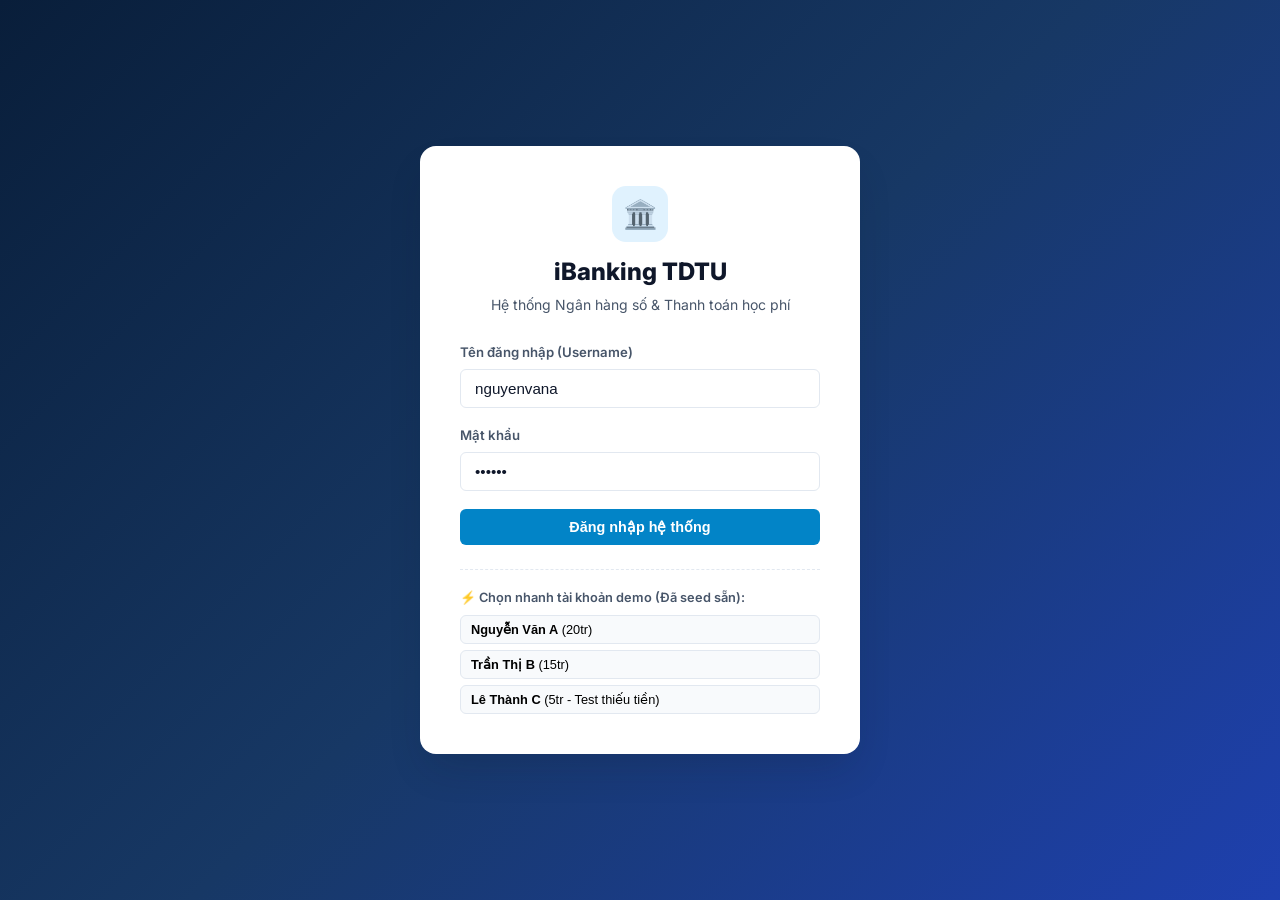
==== src/frontend/index.html @ 6c2d40be "feat: complete ibanking microservices tuition payment system with saga and bug fixes" ====
<!DOCTYPE html>
<html lang="vi">
<head>
    <meta charset="UTF-8">
    <meta name="viewport" content="width=device-width, initial-scale=1.0">
    <title>iBanking - Phân hệ Đóng học phí TDTU</title>
    <!-- Google Fonts: Inter -->
    <link rel="preconnect" href="https://fonts.googleapis.com">
    <link rel="preconnect" href="https://fonts.gstatic.com" crossorigin>
    <link href="https://fonts.googleapis.com/css2?family=Inter:wght@300;400;500;600;700;800&display=swap" rel="stylesheet">
    <link rel="stylesheet" href="style.css">
</head>
<body>
    <div id="app">
        <!-- TOP NOTIFICATION TOAST -->
        <div id="toast" class="toast hidden"></div>

        <!-- ========================================== -->
        <!-- SCREEN 1: LOGIN SCREEN -->
        <!-- ========================================== -->
        <div id="loginScreen" class="screen active">
            <div class="login-wrapper">
                <div class="login-card">
                    <div class="brand-header">
                        <div class="logo-box">
                            <span class="logo-icon">🏛️</span>
                        </div>
                        <h1>iBanking TDTU</h1>
                        <p class="subtitle">Hệ thống Ngân hàng số & Thanh toán học phí</p>
                    </div>

                    <form id="loginForm">
                        <div class="form-group">
                            <label for="loginUsername">Tên đăng nhập (Username)</label>
                            <input type="text" id="loginUsername" placeholder="Nhập username" required value="nguyenvana">
                        </div>

                        <div class="form-group">
                            <label for="loginPassword">Mật khẩu</label>
                            <input type="password" id="loginPassword" placeholder="Nhập mật khẩu" required value="123456">
                        </div>

                        <button type="submit" id="btnLogin" class="btn btn-primary btn-block">
                            <span class="btn-text">Đăng nhập hệ thống</span>
                            <span class="spinner hidden"></span>
                        </button>
                    </form>

                    <!-- QUICK DEMO SELECTION -->
                    <div class="demo-accounts">
                        <p class="demo-title">⚡ Chọn nhanh tài khoản demo (Đã seed sẵn):</p>
                        <div class="demo-chips">
                            <button type="button" class="chip" onclick="quickFillUser('nguyenvana', '20.000.000đ')">
                                <strong>Nguyễn Văn A</strong> (20tr)
                            </button>
                            <button type="button" class="chip" onclick="quickFillUser('tranthib', '15.000.000đ')">
                                <strong>Trần Thị B</strong> (15tr)
                            </button>
                            <button type="button" class="chip" onclick="quickFillUser('lethanhc', '5.000.000đ')">
                                <strong>Lê Thành C</strong> (5tr - Test thiếu tiền)
                            </button>
                        </div>
                    </div>
                </div>
            </div>
        </div>

        <!-- ========================================== -->
        <!-- SCREEN 2: MAIN DASHBOARD -->
        <!-- ========================================== -->
        <div id="mainScreen" class="screen hidden">
            <!-- NAVBAR -->
            <header class="navbar">
                <div class="nav-container">
                    <div class="nav-brand">
                        <span class="brand-badge">iBanking</span>
                        <span class="brand-sub">TDTU Tuition Portal</span>
                    </div>

                    <div class="nav-user">
                        <div class="user-info-pill">
                            <div class="avatar" id="userAvatar">A</div>
                            <div class="user-text">
                                <span class="user-name" id="navUserName">Nguyễn Văn A</span>
                                <span class="user-balance-badge" id="navUserBalance">Số dư: 20,000,000 VND</span>
                            </div>
                        </div>
                        <button id="btnLogout" class="btn btn-outline-danger btn-sm" title="Đăng xuất">
                            Đăng xuất
                        </button>
                    </div>
                </div>
            </header>

            <!-- DASHBOARD CONTAINER -->
            <main class="main-content">
                <!-- NAVIGATION TABS -->
                <div class="tabs-bar">
                    <button id="tabTuitionBtn" class="tab-btn active" onclick="switchTab('tuition')">
                        💳 Thanh toán học phí
                    </button>
                    <button id="tabHistoryBtn" class="tab-btn" onclick="switchTab('history')">
                        📜 Lịch sử giao dịch
                    </button>
                </div>

                <!-- TAB 1: THANH TOÁN HỌC PHÍ -->
                <div id="tuitionTab" class="tab-content active">
                    <div class="payment-grid">
                        
                        <!-- CỘT TRÁI: THÔNG TIN NGƯỜI NỘP TIỀN & TRA CỨU -->
                        <div class="payment-col">
                            <!-- NHÓM A: THÔNG TIN NGƯỜI NỘP TIỀN (READ-ONLY) -->
                            <div class="card">
                                <div class="card-header">
                                    <span class="card-step">A</span>
                                    <h2>Thông tin Người nộp tiền</h2>
                                    <span class="badge badge-lock">🔒 Tự động từ tài khoản</span>
                                </div>
                                <div class="card-body">
                                    <div class="form-row">
                                        <div class="form-group col-12">
                                            <label>Họ và tên người nộp</label>
                                            <input type="text" id="payerName" readonly class="input-readonly">
                                        </div>
                                        <div class="form-group col-6">
                                            <label>Số điện thoại</label>
                                            <input type="text" id="payerPhone" readonly class="input-readonly">
                                        </div>
                                        <div class="form-group col-6">
                                            <label>Địa chỉ Email nhận OTP</label>
                                            <input type="email" id="payerEmail" readonly class="input-readonly">
                                        </div>
                                    </div>
                                </div>
                            </div>

                            <!-- NHÓM B: THÔNG TIN HỌC PHÍ (TRA CỨU MSSV) -->
                            <div class="card mt-4">
                                <div class="card-header">
                                    <span class="card-step">B</span>
                                    <h2>Tra cứu Thông tin học phí</h2>
                                </div>
                                <div class="card-body">
                                    <div class="search-box">
                                        <label for="studentCodeInput">Mã số sinh viên (MSSV)</label>
                                        <div class="input-action-group">
                                            <input type="text" id="studentCodeInput" placeholder="Ví dụ: 524H0001" value="524H0001">
                                            <button id="btnSearchStudent" class="btn btn-primary" onclick="searchStudentTuition()">
                                                Tra cứu học phí
                                            </button>
                                        </div>
                                    </div>

                                    <!-- GỢI Ý MSSV -->
                                    <div class="demo-students">
                                        <span class="text-muted text-sm">Gợi ý MSSV:</span>
                                        <div class="demo-student-chips">
                                            <button type="button" class="mini-chip" onclick="quickFillStudent('524H0001')">524H0001</button>
                                            <button type="button" class="mini-chip" onclick="quickFillStudent('524H0002')">524H0002</button>
                                            <button type="button" class="mini-chip" onclick="quickFillStudent('524H0003')">524H0003</button>
                                            <button type="button" class="mini-chip" onclick="quickFillStudent('524H0004')">524H0004</button>
                                        </div>
                                    </div>

                                    <!-- KẾT QUẢ TRA CỨU HỌC PHÍ -->
                                    <div id="tuitionResultArea" class="tuition-result mt-3 hidden">
                                        <div id="tuitionStatusBanner" class="status-banner"></div>
                                        
                                        <div class="info-list">
                                            <div class="info-item">
                                                <span class="info-label">Mã số sinh viên:</span>
                                                <span class="info-val" id="resStudentCode">-</span>
                                            </div>
                                            <div class="info-item">
                                                <span class="info-label">Họ tên sinh viên:</span>
                                                <span class="info-val font-bold" id="resStudentName">-</span>
                                            </div>
                                            <div class="info-item">
                                                <span class="info-label">Ngành học - Lớp:</span>
                                                <span class="info-val" id="resStudentClass">-</span>
                                            </div>
                                            <div class="info-item">
                                                <span class="info-label">Học kỳ:</span>
                                                <span class="info-val" id="resSemester">-</span>
                                            </div>
                                            <div class="info-item highlight">
                                                <span class="info-label">Học phí cần thanh toán:</span>
                                                <span class="info-val text-primary font-bold text-lg" id="resAmount">0 VND</span>
                                            </div>
                                        </div>
                                        <p class="policy-note">⚠️ Lưu ý: Hệ thống chỉ hỗ trợ thanh toán toàn bộ khoản học phí, không thanh toán từng phần.</p>
                                    </div>
                                </div>
                            </div>
                        </div>

                        <!-- CỘT PHẢI: THÔNG TIN THANH TOÁN & XÁC NHẬN -->
                        <div class="payment-col">
                            <div class="card sticky-card">
                                <div class="card-header">
                                    <span class="card-step">C</span>
                                    <h2>Thông tin Thanh toán</h2>
                                </div>
                                <div class="card-body">
                                    <!-- THẺ SỐ DƯ & THANH TOÁN -->
                                    <div class="balance-summary-box">
                                        <div class="summary-line">
                                            <span>Số dư khả dụng của bạn:</span>
                                            <span class="val font-semibold" id="boxUserBalance">0 VND</span>
                                        </div>
                                        <div class="summary-line">
                                            <span>Số tiền học phí cần đóng:</span>
                                            <span class="val text-danger font-bold" id="boxTuitionAmount">0 VND</span>
                                        </div>
                                        <div class="summary-divider"></div>
                                        <div class="summary-line font-bold">
                                            <span>Số dư dự kiến sau khi đóng:</span>
                                            <span class="val text-success" id="boxRemainingBalance">0 VND</span>
                                        </div>
                                    </div>

                                    <!-- CẢNH BÁO SỐ DƯ NẾU KHÔNG ĐỦ TIỀN -->
                                    <div id="insufficientBalanceAlert" class="alert alert-danger hidden mt-3">
                                        ❌ <strong>Số dư không đủ:</strong> Tài khoản của bạn không đủ số dư để đóng khoản học phí này.
                                    </div>

                                    <!-- ĐIỀU KHOẢN VÀ THỎA THUẬN -->
                                    <div class="terms-box mt-3">
                                        <label class="checkbox-container">
                                            <input type="checkbox" id="agreeTermsCheckbox">
                                            <span class="checkmark"></span>
                                            <span class="terms-text">
                                                Tôi cam kết các thông tin đã kiểm tra là chính xác và đồng ý với 
                                                <a href="#terms" onclick="showTermsModal(event)">Điều khoản thanh toán học phí qua iBanking</a>.
                                            </span>
                                        </label>
                                    </div>

                                    <!-- NÚT XÁC NHẬN GIAO DỊCH -->
                                    <div class="action-box mt-4">
                                        <button id="btnConfirmInitiate" class="btn btn-success btn-block btn-lg" disabled onclick="initiatePayment()">
                                            Xác nhận giao dịch
                                        </button>
                                        <p class="btn-subtext text-center text-muted text-sm mt-2">
                                            Nút chỉ khả dụng khi khoản nợ hợp lệ, đủ số dư và đã đồng ý điều khoản.
                                        </p>
                                    </div>
                                </div>
                            </div>
                        </div>

                    </div>
                </div>

                <!-- TAB 2: LỊCH SỬ GIAO DỊCH -->
                <div id="historyTab" class="tab-content hidden">
                    <div class="card">
                        <div class="card-header flex-between">
                            <h2>Lịch sử Giao dịch Đóng học phí</h2>
                            <button class="btn btn-outline-primary btn-sm" onclick="loadTransactionHistory()">
                                🔄 Làm mới
                            </button>
                        </div>
                        <div class="card-body">
                            <div class="table-responsive">
                                <table class="table" id="historyTable">
                                    <thead>
                                        <tr>
                                            <th>Thời gian</th>
                                            <th>Mã giao dịch (TxID)</th>
                                            <th>MSSV</th>
                                            <th>Tên sinh viên</th>
                                            <th>Học kỳ</th>
                                            <th>Số tiền</th>
                                            <th>Trạng thái</th>
                                        </tr>
                                    </thead>
                                    <tbody id="historyTableBody">
                                        <tr>
                                            <td colspan="7" class="text-center text-muted py-4">Đang tải lịch sử giao dịch...</td>
                                        </tr>
                                    </tbody>
                                </table>
                            </div>
                        </div>
                    </div>
                </div>

            </main>
        </div>

        <!-- ========================================== -->
        <!-- MODAL: NHẬP MÃ XÁC THỰC OTP -->
        <!-- ========================================== -->
        <div id="otpModal" class="modal-overlay hidden">
            <div class="modal-card">
                <div class="modal-header">
                    <h3>🔐 Xác thực Giao dịch bằng OTP</h3>
                    <button class="close-btn" onclick="cancelOtpModal()">&times;</button>
                </div>
                <div class="modal-body text-center">
                    <p class="text-muted">
                        Hệ thống đã gửi mã OTP xác thực giao dịch đến email:
                        <br><strong id="otpEmailMasked" class="text-primary font-bold">ngu***@gmail.com</strong>
                    </p>

                    <!-- ĐỒNG HỒ ĐẾM NGƯỢC 5 PHÚT -->
                    <div class="timer-box">
                        <span class="timer-label">Thời gian hiệu lực còn lại:</span>
                        <span class="timer-clock" id="otpTimer">05:00</span>
                    </div>

                    <!-- Ô NHẬP OTP 6 CHỮ SỐ -->
                    <div class="otp-input-wrapper">
                        <input type="text" id="otpCodeInput" maxlength="6" placeholder="------" autocomplete="one-time-code" autofocus>
                    </div>
                    <p class="text-xs text-muted mt-1">Mã OTP gồm 6 chữ số và chỉ sử dụng được 1 lần.</p>

                    <!-- TIỆN ÍCH TRONG MÔI TRƯỜNG DEV/DEMO -->
                    <div class="mailpit-helper">
                        <a href="http://localhost:8025" target="_blank" class="mailpit-link">
                            📬 Mở Hộp thư Mailpit (http://localhost:8025) để lấy OTP
                        </a>
                    </div>

                    <div id="otpErrorAlert" class="alert alert-danger hidden mt-3"></div>
                </div>
                <div class="modal-footer">
                    <button class="btn btn-secondary" onclick="cancelOtpModal()">Hủy giao dịch</button>
                    <button id="btnSubmitOtp" class="btn btn-primary" onclick="submitOtpConfirm()">
                        <span class="btn-text">Xác nhận thanh toán</span>
                        <span class="spinner hidden"></span>
                    </button>
                </div>
            </div>
        </div>

        <!-- ========================================== -->
        <!-- MODAL: KẾT QUẢ GIAO DỊCH (BIÊN LAI) -->
        <!-- ========================================== -->
        <div id="receiptModal" class="modal-overlay hidden">
            <div class="modal-card receipt-card">
                <div class="receipt-icon success" id="receiptIcon">✓</div>
                <h2 id="receiptTitle">Thanh toán thành công!</h2>
                <p id="receiptSubtitle" class="text-muted">Khoản học phí đã được gạch nợ thành công tại TDTU.</p>

                <div class="receipt-details" id="receiptDetailsBody">
                    <!-- Dữ liệu hóa đơn sẽ được render từ app.js -->
                </div>

                <div class="modal-footer text-center">
                    <button class="btn btn-primary btn-block" onclick="closeReceiptModal()">
                        Hoàn tất & Về trang chủ
                    </button>
                </div>
            </div>
        </div>

        <!-- ========================================== -->
        <!-- MODAL: ĐIỀU KHOẢN VÀ THỎA THUẬN -->
        <!-- ========================================== -->
        <div id="termsModal" class="modal-overlay hidden">
            <div class="modal-card">
                <div class="modal-header">
                    <h3>Thỏa thuận & Điều khoản thanh toán</h3>
                    <button class="close-btn" onclick="closeTermsModal()">&times;</button>
                </div>
                <div class="modal-body terms-content">
                    <p>1. Người nộp tiền xác nhận sử dụng số dư khả dụng trong tài khoản iBanking để thanh toán học phí cho sinh viên Trường Đại học Tôn Đức Thắng (TDTU).</p>
                    <p>2. Giao dịch chỉ được thực hiện khi thanh toán toàn bộ khoản học phí của học kỳ. Hệ thống không hỗ trợ thanh toán một phần.</p>
                    <p>3. Mỗi giao dịch phải được xác thực bằng mã OTP gửi về email đã đăng ký. Mã OTP có hiệu lực tối đa 5 phút và chỉ được dùng 1 lần.</p>
                    <p>4. Sau khi gạch nợ thành công, số tiền đã nộp sẽ không thể hoàn tác trừ trường hợp có quyết định từ Hội đồng Đào tạo nhà trường.</p>
                </div>
                <div class="modal-footer">
                    <button class="btn btn-primary" onclick="closeTermsModal()">Tôi đã hiểu</button>
                </div>
            </div>
        </div>

    </div>

    <!-- SCRIPT CHÍNH -->
    <script src="app.js"></script>
</body>
</html>
---- src/frontend/style.css ----
/* ========================================================
   iBanking Design System & Aesthetics (SOA TDTU Project)
   ======================================================== */

:root {
    --primary: #0284c7;
    --primary-hover: #0369a1;
    --primary-dark: #0c4a6e;
    --primary-light: #e0f2fe;
    
    --success: #10b981;
    --success-hover: #059669;
    --success-light: #d1fae5;
    
    --danger: #ef4444;
    --danger-light: #fee2e2;
    
    --warning: #f59e0b;
    --warning-light: #fef3c7;
    
    --bg-main: #f8fafc;
    --bg-card: #ffffff;
    --border-color: #e2e8f0;
    
    --text-primary: #0f172a;
    --text-secondary: #475569;
    --text-muted: #94a3b8;
    
    --radius-sm: 6px;
    --radius-md: 10px;
    --radius-lg: 16px;
    
    --shadow-sm: 0 1px 3px rgba(0, 0, 0, 0.05);
    --shadow-md: 0 4px 6px -1px rgba(0, 0, 0, 0.07), 0 2px 4px -2px rgba(0, 0, 0, 0.05);
    --shadow-lg: 0 10px 25px -5px rgba(0, 0, 0, 0.08), 0 8px 10px -6px rgba(0, 0, 0, 0.04);
    --shadow-modal: 0 20px 40px -10px rgba(15, 23, 42, 0.2);
}

* {
    box-sizing: border-box;
    margin: 0;
    padding: 0;
}

body {
    font-family: 'Inter', -apple-system, BlinkMacSystemFont, sans-serif;
    background-color: var(--bg-main);
    color: var(--text-primary);
    line-height: 1.5;
    -webkit-font-smoothing: antialiased;
}

/* ========================================================
   UTILITY CLASSES & TYPOGRAPHY
   ======================================================== */
.hidden { display: none !important; }
.text-center { text-align: center; }
.text-primary { color: var(--primary); }
.text-success { color: var(--success); }
.text-danger { color: var(--danger); }
.text-muted { color: var(--text-muted); }
.font-bold { font-weight: 700; }
.font-semibold { font-weight: 600; }
.text-sm { font-size: 0.875rem; }
.text-xs { font-size: 0.75rem; }
.text-lg { font-size: 1.25rem; }
.mt-2 { margin-top: 0.5rem; }
.mt-3 { margin-top: 0.75rem; }
.mt-4 { margin-top: 1rem; }
.flex-between { display: flex; justify-content: space-between; align-items: center; }

/* TOAST NOTIFICATION */
.toast {
    position: fixed;
    top: 24px;
    right: 24px;
    background: #1e293b;
    color: #fff;
    padding: 12px 20px;
    border-radius: var(--radius-md);
    box-shadow: var(--shadow-lg);
    z-index: 9999;
    font-size: 0.9rem;
    font-weight: 500;
    animation: slideInRight 0.3s ease;
}
.toast.success { background: #065f46; border-left: 4px solid var(--success); }
.toast.error { background: #881337; border-left: 4px solid var(--danger); }

/* ========================================================
   SCREEN 1: LOGIN STYLING
   ======================================================== */
.login-wrapper {
    min-height: 100vh;
    display: flex;
    align-items: center;
    justify-content: center;
    padding: 24px;
    background: linear-gradient(135deg, #091e3a 0%, #173865 50%, #1e40af 100%);
}

.login-card {
    background: var(--bg-card);
    width: 100%;
    max-width: 440px;
    padding: 40px;
    border-radius: var(--radius-lg);
    box-shadow: var(--shadow-modal);
}

.brand-header {
    text-align: center;
    margin-bottom: 28px;
}

.logo-box {
    width: 56px;
    height: 56px;
    background: var(--primary-light);
    border-radius: 14px;
    display: inline-flex;
    align-items: center;
    justify-content: center;
    margin-bottom: 12px;
}

.logo-icon {
    font-size: 28px;
}

.brand-header h1 {
    font-size: 1.5rem;
    font-weight: 800;
    color: var(--text-primary);
}

.subtitle {
    color: var(--text-secondary);
    font-size: 0.875rem;
    margin-top: 4px;
}

/* FORM CONTROLS */
.form-group {
    margin-bottom: 18px;
}

.form-group label {
    display: block;
    font-size: 0.825rem;
    font-weight: 600;
    color: var(--text-secondary);
    margin-bottom: 6px;
}

input[type="text"],
input[type="password"],
input[type="email"] {
    width: 100%;
    padding: 10px 14px;
    border: 1px solid var(--border-color);
    border-radius: var(--radius-sm);
    font-size: 0.95rem;
    color: var(--text-primary);
    background: #fff;
    transition: all 0.2s ease;
}

input:focus {
    outline: none;
    border-color: var(--primary);
    box-shadow: 0 0 0 3px rgba(2, 132, 199, 0.15);
}

.input-readonly {
    background: #f1f5f9 !important;
    color: #475569 !important;
    cursor: not-allowed;
    border-color: #cbd5e1 !important;
}

/* BUTTONS */
.btn {
    display: inline-flex;
    align-items: center;
    justify-content: center;
    padding: 10px 18px;
    font-weight: 600;
    border-radius: var(--radius-sm);
    border: none;
    cursor: pointer;
    transition: all 0.2s ease;
    font-size: 0.9rem;
    text-decoration: none;
}

.btn-primary {
    background: var(--primary);
    color: #fff;
}
.btn-primary:hover:not(:disabled) { background: var(--primary-hover); transform: translateY(-1px); }

.btn-success {
    background: var(--success);
    color: #fff;
}
.btn-success:hover:not(:disabled) { background: var(--success-hover); transform: translateY(-1px); }

.btn-secondary {
    background: #e2e8f0;
    color: #334155;
}
.btn-secondary:hover { background: #cbd5e1; }

.btn-outline-danger {
    background: transparent;
    color: var(--danger);
    border: 1px solid var(--danger);
}
.btn-outline-danger:hover { background: var(--danger-light); }

.btn-outline-primary {
    background: transparent;
    color: var(--primary);
    border: 1px solid var(--primary);
}
.btn-outline-primary:hover { background: var(--primary-light); }

.btn-block { width: 100%; }
.btn-lg { padding: 14px 20px; font-size: 1rem; }
.btn-sm { padding: 6px 12px; font-size: 0.8rem; }

.btn:disabled {
    opacity: 0.55;
    cursor: not-allowed;
    transform: none !important;
}

/* LOADING SPINNER */
.spinner {
    display: inline-block;
    width: 16px;
    height: 16px;
    border: 2px solid rgba(255, 255, 255, 0.35);
    border-radius: 50%;
    border-top-color: #ffffff;
    animation: spin 0.8s linear infinite;
    margin-left: 8px;
    vertical-align: middle;
}

@keyframes spin {
    0% { transform: rotate(0deg); }
    100% { transform: rotate(360deg); }
}

/* DEMO QUICK CHIPS */
.demo-accounts {
    margin-top: 24px;
    padding-top: 18px;
    border-top: 1px dashed var(--border-color);
}
.demo-title {
    font-size: 0.8rem;
    font-weight: 600;
    color: var(--text-secondary);
    margin-bottom: 8px;
}
.demo-chips {
    display: flex;
    flex-direction: column;
    gap: 6px;
}
.chip {
    background: #f8fafc;
    border: 1px solid var(--border-color);
    padding: 6px 10px;
    border-radius: var(--radius-sm);
    font-size: 0.8rem;
    text-align: left;
    cursor: pointer;
    transition: all 0.2s ease;
}
.chip:hover {
    background: var(--primary-light);
    border-color: var(--primary);
}

/* ========================================================
   SCREEN 2: NAVBAR & DASHBOARD
   ======================================================== */
.navbar {
    background: #0f172a;
    color: #fff;
    padding: 12px 24px;
    box-shadow: var(--shadow-md);
    position: sticky;
    top: 0;
    z-index: 100;
}

.nav-container {
    max-width: 1200px;
    margin: 0 auto;
    display: flex;
    justify-content: space-between;
    align-items: center;
}

.nav-brand {
    display: flex;
    align-items: center;
    gap: 8px;
}

.brand-badge {
    background: var(--primary);
    padding: 4px 10px;
    border-radius: var(--radius-sm);
    font-weight: 800;
    font-size: 1.05rem;
    letter-spacing: 0.5px;
}

.brand-sub {
    font-size: 0.85rem;
    color: #94a3b8;
}

.nav-user {
    display: flex;
    align-items: center;
    gap: 16px;
}

.user-info-pill {
    display: flex;
    align-items: center;
    gap: 10px;
    background: #1e293b;
    padding: 6px 14px 6px 8px;
    border-radius: 999px;
}

.avatar {
    width: 32px;
    height: 32px;
    background: var(--primary);
    border-radius: 50%;
    display: flex;
    align-items: center;
    justify-content: center;
    font-weight: 700;
    font-size: 0.85rem;
}

.user-text {
    display: flex;
    flex-direction: column;
}

.user-name {
    font-size: 0.85rem;
    font-weight: 600;
}

.user-balance-badge {
    font-size: 0.75rem;
    color: #38bdf8;
    font-weight: 600;
}

/* MAIN CONTENT */
.main-content {
    max-width: 1200px;
    margin: 28px auto;
    padding: 0 20px;
}

.tabs-bar {
    display: flex;
    gap: 8px;
    margin-bottom: 24px;
    border-bottom: 2px solid var(--border-color);
}

.tab-btn {
    background: transparent;
    border: none;
    padding: 12px 20px;
    font-size: 0.95rem;
    font-weight: 600;
    color: var(--text-secondary);
    cursor: pointer;
    border-bottom: 3px solid transparent;
    margin-bottom: -2px;
    transition: all 0.2s ease;
}

.tab-btn:hover { color: var(--primary); }
.tab-btn.active {
    color: var(--primary);
    border-bottom-color: var(--primary);
}

/* CARDS & GRID */
.payment-grid {
    display: grid;
    grid-template-columns: 1.35fr 1fr;
    gap: 24px;
}

@media (max-width: 900px) {
    .payment-grid { grid-template-columns: 1fr; }
}

.card {
    background: var(--bg-card);
    border: 1px solid var(--border-color);
    border-radius: var(--radius-md);
    box-shadow: var(--shadow-sm);
    overflow: hidden;
}

.card-header {
    display: flex;
    align-items: center;
    gap: 10px;
    padding: 16px 20px;
    background: #f8fafc;
    border-bottom: 1px solid var(--border-color);
}

.card-step {
    width: 24px;
    height: 24px;
    background: var(--primary);
    color: #fff;
    border-radius: 50%;
    display: flex;
    align-items: center;
    justify-content: center;
    font-size: 0.75rem;
    font-weight: 700;
}

.card-header h2 {
    font-size: 1rem;
    font-weight: 700;
    flex: 1;
}

.card-body {
    padding: 20px;
}

.badge {
    padding: 4px 8px;
    border-radius: var(--radius-sm);
    font-size: 0.75rem;
    font-weight: 600;
}
.badge-lock { background: #f1f5f9; color: #475569; }

.form-row {
    display: flex;
    flex-wrap: wrap;
    gap: 12px;
}
.col-12 { flex: 1 1 100%; }
.col-6 { flex: 1 1 calc(50% - 6px); }

/* SEARCH MSSV BOX */
.input-action-group {
    display: flex;
    gap: 8px;
    margin-top: 6px;
}

.demo-students {
    margin-top: 10px;
}
.demo-student-chips {
    display: flex;
    flex-wrap: wrap;
    gap: 6px;
    margin-top: 4px;
}
.mini-chip {
    background: #f1f5f9;
    border: 1px solid #cbd5e1;
    font-size: 0.75rem;
    padding: 3px 8px;
    border-radius: 4px;
    cursor: pointer;
}
.mini-chip:hover {
    background: var(--primary-light);
    border-color: var(--primary);
}

/* TUITION RESULT AREA */
.tuition-result {
    background: #f8fafc;
    border: 1px solid var(--border-color);
    border-radius: var(--radius-md);
    padding: 16px;
}

.status-banner {
    padding: 10px 14px;
    border-radius: var(--radius-sm);
    font-size: 0.85rem;
    font-weight: 600;
    margin-bottom: 14px;
}
.status-banner.unpaid { background: #fef3c7; color: #92400e; border: 1px solid #fde68a; }
.status-banner.paid { background: #dcfce7; color: #15803d; border: 1px solid #bbf7d0; }
.status-banner.nodebt { background: #e0f2fe; color: #0369a1; border: 1px solid #bae6fd; }

.info-list {
    display: flex;
    flex-direction: column;
    gap: 10px;
}

.info-item {
    display: flex;
    justify-content: space-between;
    font-size: 0.9rem;
}
.info-item.highlight {
    padding-top: 10px;
    border-top: 1px dashed var(--border-color);
}

.policy-note {
    font-size: 0.75rem;
    color: var(--text-secondary);
    margin-top: 14px;
    font-style: italic;
}

/* PAYMENT SUMMARY BOX */
.balance-summary-box {
    background: #f8fafc;
    border: 1px solid var(--border-color);
    border-radius: var(--radius-md);
    padding: 16px;
}

.summary-line {
    display: flex;
    justify-content: space-between;
    font-size: 0.9rem;
    margin-bottom: 8px;
}

.summary-divider {
    height: 1px;
    background: var(--border-color);
    margin: 10px 0;
}

/* CHECKBOX */
.checkbox-container {
    display: flex;
    align-items: flex-start;
    gap: 10px;
    cursor: pointer;
    font-size: 0.825rem;
    color: var(--text-secondary);
}

.checkbox-container input {
    margin-top: 3px;
    cursor: pointer;
}

/* ALERTS */
.alert {
    padding: 12px 14px;
    border-radius: var(--radius-sm);
    font-size: 0.85rem;
}
.alert-danger {
    background: var(--danger-light);
    color: #991b1b;
    border: 1px solid #fecaca;
}

/* ========================================================
   MODAL STYLING
   ======================================================== */
.modal-overlay {
    position: fixed;
    top: 0;
    left: 0;
    right: 0;
    bottom: 0;
    background: rgba(15, 23, 42, 0.65);
    backdrop-filter: blur(4px);
    display: flex;
    align-items: center;
    justify-content: center;
    z-index: 999;
    padding: 20px;
}

.modal-card {
    background: #fff;
    width: 100%;
    max-width: 480px;
    border-radius: var(--radius-lg);
    box-shadow: var(--shadow-modal);
    overflow: hidden;
    animation: zoomIn 0.25s ease;
}

.modal-header {
    display: flex;
    justify-content: space-between;
    align-items: center;
    padding: 18px 24px;
    background: #f8fafc;
    border-bottom: 1px solid var(--border-color);
}
.modal-header h3 { font-size: 1.1rem; font-weight: 700; }
.close-btn { background: none; border: none; font-size: 1.5rem; cursor: pointer; color: #64748b; }

.modal-body { padding: 24px; }
.modal-footer {
    padding: 16px 24px;
    background: #f8fafc;
    border-top: 1px solid var(--border-color);
    display: flex;
    justify-content: flex-end;
    gap: 12px;
}

/* OTP MODAL SPECIFIC */
.timer-box {
    margin: 16px 0;
    padding: 8px 16px;
    background: var(--warning-light);
    border-radius: 999px;
    display: inline-flex;
    align-items: center;
    gap: 8px;
    font-size: 0.85rem;
}
.timer-clock {
    font-weight: 800;
    color: #b45309;
    font-family: monospace;
    font-size: 1.1rem;
}

.otp-input-wrapper {
    margin: 20px 0 10px 0;
}
#otpCodeInput {
    text-align: center;
    font-size: 2.2rem;
    font-weight: 800;
    letter-spacing: 12px;
    font-family: monospace;
    width: 240px;
    padding: 8px 12px;
    border: 2px solid var(--primary);
    border-radius: var(--radius-md);
    background: #f0f9ff;
}

.mailpit-helper {
    margin-top: 16px;
    padding: 10px;
    background: #eef2ff;
    border: 1px dashed #6366f1;
    border-radius: var(--radius-sm);
}
.mailpit-link {
    color: #4f46e5;
    font-weight: 600;
    font-size: 0.8rem;
    text-decoration: none;
}
.mailpit-link:hover { text-decoration: underline; }

/* RECEIPT MODAL */
.receipt-card { text-align: center; padding: 20px 0; }
.receipt-icon {
    width: 64px;
    height: 64px;
    border-radius: 50%;
    margin: 0 auto 16px auto;
    display: flex;
    align-items: center;
    justify-content: center;
    font-size: 32px;
    font-weight: 900;
}
.receipt-icon.success { background: #dcfce7; color: #16a34a; }
.receipt-details {
    text-align: left;
    background: #f8fafc;
    border: 1px solid var(--border-color);
    border-radius: var(--radius-md);
    padding: 16px;
    margin: 20px 24px;
    font-size: 0.85rem;
}

/* ========================================================
   TABLE STYLING (HISTORY)
   ======================================================== */
.table-responsive { width: 100%; overflow-x: auto; }
.table { width: 100%; border-collapse: collapse; text-align: left; font-size: 0.875rem; }
.table th, .table td { padding: 12px 16px; border-bottom: 1px solid var(--border-color); }
.table th { background: #f8fafc; font-weight: 600; color: #64748b; }
.table tr:hover { background: #f8fafc; }

.status-badge {
    display: inline-block;
    padding: 3px 8px;
    border-radius: 999px;
    font-size: 0.75rem;
    font-weight: 700;
}
.status-badge.success { background: #dcfce7; color: #15803d; }
.status-badge.pending { background: #fef3c7; color: #b45309; }
.status-badge.failed { background: #fee2e2; color: #b91c1c; }
.status-badge.cancelled { background: #f1f5f9; color: #64748b; }

/* ANIMATIONS */
@keyframes slideInRight {
    from { transform: translateX(100%); opacity: 0; }
    to { transform: translateX(0); opacity: 1; }
}

@keyframes zoomIn {
    from { transform: scale(0.9); opacity: 0; }
    to { transform: scale(1); opacity: 1; }
}
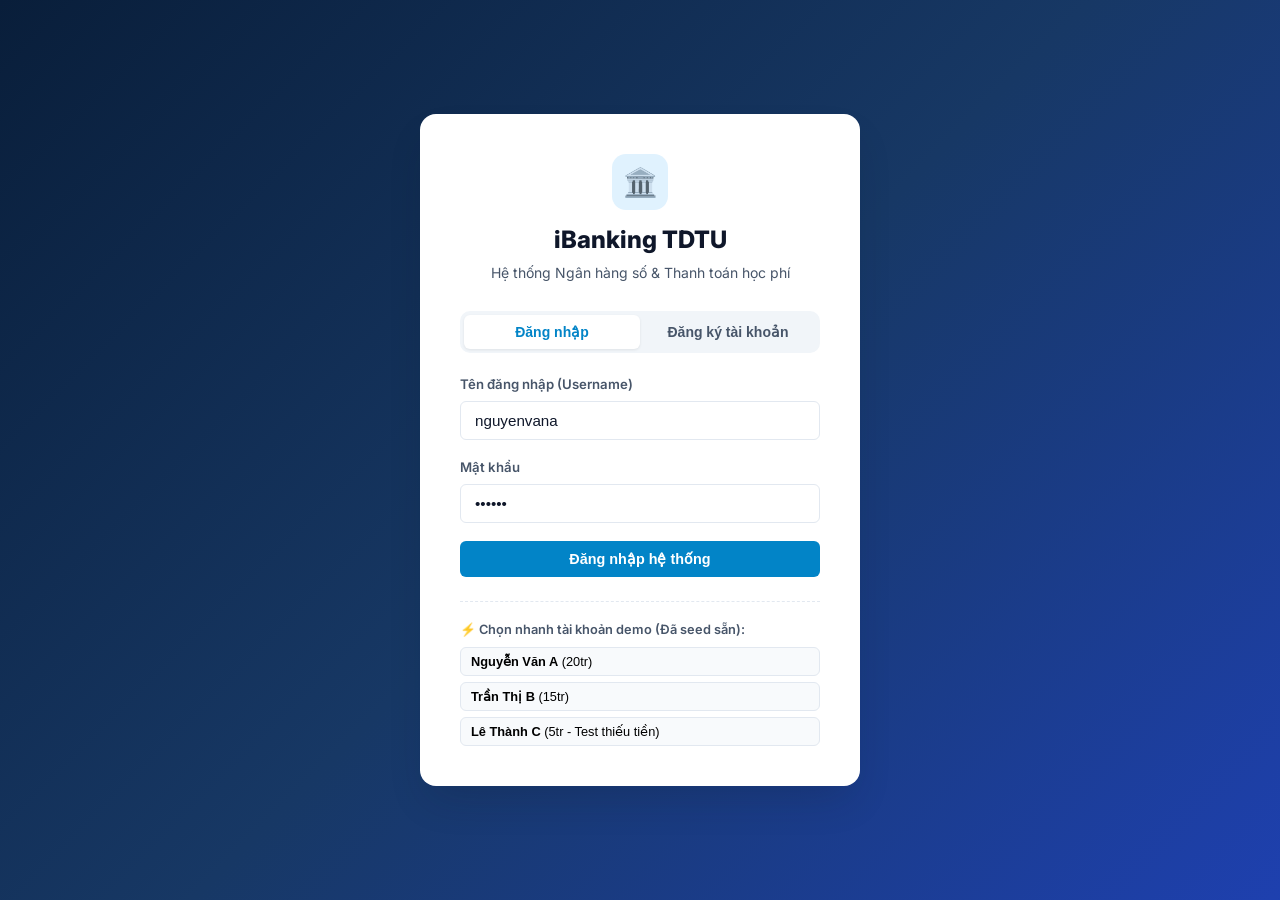
==== commit c3067818: "Cap nhat chuc nang nap tien, mac dinh 0d, reset demo va cac file bat tien ich" ====
--- a/src/frontend/index.html
+++ b/src/frontend/index.html
@@ -3,12 +3,15 @@
 <head>
     <meta charset="UTF-8">
     <meta name="viewport" content="width=device-width, initial-scale=1.0">
+    <meta http-equiv="Cache-Control" content="no-cache, no-store, must-revalidate">
+    <meta http-equiv="Pragma" content="no-cache">
+    <meta http-equiv="Expires" content="0">
     <title>iBanking - Phân hệ Đóng học phí TDTU</title>
     <!-- Google Fonts: Inter -->
     <link rel="preconnect" href="https://fonts.googleapis.com">
     <link rel="preconnect" href="https://fonts.gstatic.com" crossorigin>
     <link href="https://fonts.googleapis.com/css2?family=Inter:wght@300;400;500;600;700;800&display=swap" rel="stylesheet">
-    <link rel="stylesheet" href="style.css">
+    <link rel="stylesheet" href="style.css?v=2">
 </head>
 <body>
     <div id="app">
@@ -29,37 +32,91 @@
                         <p class="subtitle">Hệ thống Ngân hàng số & Thanh toán học phí</p>
                     </div>
 
-                    <form id="loginForm">
-                        <div class="form-group">
-                            <label for="loginUsername">Tên đăng nhập (Username)</label>
-                            <input type="text" id="loginUsername" placeholder="Nhập username" required value="nguyenvana">
-                        </div>
-
-                        <div class="form-group">
-                            <label for="loginPassword">Mật khẩu</label>
-                            <input type="password" id="loginPassword" placeholder="Nhập mật khẩu" required value="123456">
-                        </div>
-
-                        <button type="submit" id="btnLogin" class="btn btn-primary btn-block">
-                            <span class="btn-text">Đăng nhập hệ thống</span>
-                            <span class="spinner hidden"></span>
+                    <!-- TAB CHUYỂN ĐĂNG NHẬP / ĐĂNG KÝ -->
+                    <div class="auth-tabs">
+                        <button type="button" id="tabLogin" class="auth-tab active" onclick="switchAuthTab('login')">
+                            Đăng nhập
                         </button>
-                    </form>
-
-                    <!-- QUICK DEMO SELECTION -->
-                    <div class="demo-accounts">
-                        <p class="demo-title">⚡ Chọn nhanh tài khoản demo (Đã seed sẵn):</p>
-                        <div class="demo-chips">
-                            <button type="button" class="chip" onclick="quickFillUser('nguyenvana', '20.000.000đ')">
-                                <strong>Nguyễn Văn A</strong> (20tr)
+                        <button type="button" id="tabRegister" class="auth-tab" onclick="switchAuthTab('register')">
+                            Đăng ký tài khoản
+                        </button>
+                    </div>
+
+                    <!-- FORM ĐĂNG NHẬP -->
+                    <div id="loginSection">
+                        <form id="loginForm">
+                            <div class="form-group">
+                                <label for="loginUsername">Tên đăng nhập (Username)</label>
+                                <input type="text" id="loginUsername" placeholder="Nhập username" required value="nguyenvana">
+                            </div>
+
+                            <div class="form-group">
+                                <label for="loginPassword">Mật khẩu</label>
+                                <input type="password" id="loginPassword" placeholder="Nhập mật khẩu" required value="123456">
+                            </div>
+
+                            <button type="submit" id="btnLogin" class="btn btn-primary btn-block">
+                                <span class="btn-text">Đăng nhập hệ thống</span>
+                                <span class="spinner hidden"></span>
                             </button>
-                            <button type="button" class="chip" onclick="quickFillUser('tranthib', '15.000.000đ')">
-                                <strong>Trần Thị B</strong> (15tr)
+                        </form>
+
+                        <!-- QUICK DEMO SELECTION -->
+                        <div class="demo-accounts">
+                            <p class="demo-title">⚡ Chọn nhanh tài khoản demo (Đã seed sẵn):</p>
+                            <div class="demo-chips">
+                                <button type="button" class="chip" onclick="quickFillUser('nguyenvana', '20.000.000đ')">
+                                    <strong>Nguyễn Văn A</strong> (20tr)
+                                </button>
+                                <button type="button" class="chip" onclick="quickFillUser('tranthib', '15.000.000đ')">
+                                    <strong>Trần Thị B</strong> (15tr)
+                                </button>
+                                <button type="button" class="chip" onclick="quickFillUser('lethanhc', '5.000.000đ')">
+                                    <strong>Lê Thành C</strong> (5tr - Test thiếu tiền)
+                                </button>
+                            </div>
+                        </div>
+                    </div>
+
+                    <!-- FORM ĐĂNG KÝ TÀI KHOẢN MỚI -->
+                    <div id="registerSection" class="hidden">
+                        <form id="registerForm">
+                            <div class="form-group">
+                                <label for="regFullName">Họ và tên chủ tài khoản</label>
+                                <input type="text" id="regFullName" placeholder="Ví dụ: Lê Hoàng Minh Khôi" required>
+                            </div>
+
+                            <div class="form-group">
+                                <label for="regEmail">Email cá nhân (Nhận mã OTP & Biên lai)</label>
+                                <input type="email" id="regEmail" placeholder="khoi18042006@gmail.com" required>
+                                <small class="form-hint">Mã OTP và hóa đơn học phí sẽ gửi trực tiếp về email này</small>
+                            </div>
+
+                            <div class="form-row">
+                                <div class="form-group col-6">
+                                    <label for="regUsername">Tên đăng nhập</label>
+                                    <input type="text" id="regUsername" placeholder="minhkhoi" required>
+                                </div>
+                                <div class="form-group col-6">
+                                    <label for="regPhone">Số điện thoại</label>
+                                    <input type="text" id="regPhone" placeholder="0901234567" required>
+                                </div>
+                            </div>
+
+                            <div class="form-group">
+                                <label for="regPassword">Mật khẩu</label>
+                                <input type="password" id="regPassword" placeholder="Tối thiểu 6 ký tự" required value="123456">
+                            </div>
+
+                            <p class="text-xs text-muted text-center" style="margin-bottom: 14px;">
+                                🔒 Tài khoản mới mở mặc định có <strong>0 VNĐ</strong>. Bạn có thể nạp tiền bất cứ lúc nào.
+                            </p>
+
+                            <button type="submit" id="btnRegister" class="btn btn-primary btn-block">
+                                <span class="btn-text">Đăng ký & Vào hệ thống</span>
+                                <span class="spinner hidden"></span>
                             </button>
-                            <button type="button" class="chip" onclick="quickFillUser('lethanhc', '5.000.000đ')">
-                                <strong>Lê Thành C</strong> (5tr - Test thiếu tiền)
-                            </button>
-                        </div>
+                        </form>
                     </div>
                 </div>
             </div>
@@ -85,6 +142,9 @@
                                 <span class="user-balance-badge" id="navUserBalance">Số dư: 20,000,000 VND</span>
                             </div>
                         </div>
+                        <button type="button" id="btnNavDeposit" class="btn btn-success btn-sm" onclick="openDepositModal()" title="Nạp tiền vào tài khoản">
+                            + Nạp tiền
+                        </button>
                         <button id="btnLogout" class="btn btn-outline-danger btn-sm" title="Đăng xuất">
                             Đăng xuất
                         </button>
@@ -222,7 +282,10 @@
 
                                     <!-- CẢNH BÁO SỐ DƯ NẾU KHÔNG ĐỦ TIỀN -->
                                     <div id="insufficientBalanceAlert" class="alert alert-danger hidden mt-3">
-                                        ❌ <strong>Số dư không đủ:</strong> Tài khoản của bạn không đủ số dư để đóng khoản học phí này.
+                                        <div style="display:flex; justify-content:space-between; align-items:center;">
+                                            <span>❌ <strong>Số dư không đủ:</strong> Vui lòng nạp thêm tiền.</span>
+                                            <button type="button" class="btn btn-sm btn-danger-pill" onclick="openDepositModal()">+ Nạp tiền ngay</button>
+                                        </div>
                                     </div>
 
                                     <!-- ĐIỀU KHOẢN VÀ THỎA THUẬN -->
@@ -378,9 +441,61 @@
             </div>
         </div>
 
+        <!-- ========================================== -->
+        <!-- MODAL: NẠP TIỀN VÀO TÀI KHOẢN -->
+        <!-- ========================================== -->
+        <div id="depositModal" class="modal-overlay hidden">
+            <div class="modal-card">
+                <div class="modal-header">
+                    <h3>💰 Nạp tiền vào tài khoản iBanking</h3>
+                    <button class="close-btn" onclick="closeDepositModal()">&times;</button>
+                </div>
+                <div class="modal-body">
+                    <div class="deposit-balance-preview">
+                        <span class="text-muted text-sm">Số dư hiện tại của bạn:</span>
+                        <div class="deposit-current-val font-bold text-primary text-lg" id="depositCurrentBalance">0 VND</div>
+                    </div>
+
+                    <form id="depositForm" onsubmit="handleDepositSubmit(event)">
+                        <div class="form-group mt-3">
+                            <label>Chọn nhanh mệnh giá nạp:</label>
+                            <div class="deposit-quick-chips">
+                                <button type="button" class="chip" onclick="setDepositAmount(5000000)">+ 5.000.000đ</button>
+                                <button type="button" class="chip" onclick="setDepositAmount(10000000)">+ 10.000.000đ</button>
+                                <button type="button" class="chip" onclick="setDepositAmount(15000000)">+ 15.000.000đ</button>
+                                <button type="button" class="chip" onclick="setDepositAmount(20000000)">+ 20.000.000đ</button>
+                                <button type="button" class="chip" onclick="setDepositAmount(50000000)">+ 50.000.000đ</button>
+                            </div>
+                        </div>
+
+                        <div class="form-group mt-3">
+                            <label for="depositAmountInput">Số tiền nạp (VNĐ)</label>
+                            <input type="number" id="depositAmountInput" min="10000" max="500000000" step="10000" placeholder="Nhập số tiền (VD: 15000000)" required>
+                            <small class="form-hint">Tối thiểu: 10.000 VNĐ - Tối đa: 500.000.000 VNĐ / lần nạp</small>
+                        </div>
+
+                        <div class="form-group">
+                            <label for="depositDescInput">Nội dung nạp tiền</label>
+                            <input type="text" id="depositDescInput" value="Nạp tiền vào tài khoản iBanking">
+                        </div>
+
+                        <div id="depositErrorAlert" class="alert alert-danger hidden mt-3"></div>
+
+                        <div class="modal-footer" style="padding-left:0; padding-right:0; margin-bottom:-10px;">
+                            <button type="button" class="btn btn-secondary" onclick="closeDepositModal()">Hủy</button>
+                            <button type="submit" id="btnSubmitDeposit" class="btn btn-success">
+                                <span class="btn-text">Xác nhận nạp tiền</span>
+                                <span class="spinner hidden"></span>
+                            </button>
+                        </div>
+                    </form>
+                </div>
+            </div>
+        </div>
+
     </div>
 
     <!-- SCRIPT CHÍNH -->
-    <script src="app.js"></script>
+    <script src="app.js?v=2"></script>
 </body>
 </html>
--- a/src/frontend/style.css
+++ b/src/frontend/style.css
@@ -140,6 +140,50 @@
     margin-top: 4px;
 }
 
+/* AUTH TABS */
+.auth-tabs {
+    display: flex;
+    background: #f1f5f9;
+    padding: 4px;
+    border-radius: var(--radius-md);
+    margin-bottom: 22px;
+}
+
+.auth-tab {
+    flex: 1;
+    padding: 9px 14px;
+    border: none;
+    background: transparent;
+    font-size: 0.875rem;
+    font-weight: 600;
+    color: var(--text-secondary);
+    border-radius: var(--radius-sm);
+    cursor: pointer;
+    transition: all 0.2s ease;
+}
+
+.auth-tab.active {
+    background: #ffffff;
+    color: var(--primary);
+    box-shadow: 0 1px 3px rgba(0, 0, 0, 0.08);
+}
+
+.form-row {
+    display: flex;
+    gap: 12px;
+}
+
+.col-6 {
+    flex: 1;
+}
+
+.form-hint {
+    display: block;
+    font-size: 0.75rem;
+    color: var(--text-muted);
+    margin-top: 4px;
+}
+
 /* FORM CONTROLS */
 .form-group {
     margin-bottom: 18px;
@@ -155,7 +199,8 @@
 
 input[type="text"],
 input[type="password"],
-input[type="email"] {
+input[type="email"],
+input[type="number"] {
     width: 100%;
     padding: 10px 14px;
     border: 1px solid var(--border-color);
@@ -742,3 +787,67 @@
     from { transform: scale(0.9); opacity: 0; }
     to { transform: scale(1); opacity: 1; }
 }
+
+/* ========================================================
+   DEPOSIT MODAL & BUTTON STYLING
+   ======================================================== */
+.deposit-balance-preview {
+    background: #f0f9ff;
+    border: 1px solid #bae6fd;
+    padding: 14px 18px;
+    border-radius: var(--radius-md);
+    display: flex;
+    justify-content: space-between;
+    align-items: center;
+}
+
+.deposit-quick-chips {
+    display: flex;
+    flex-wrap: wrap;
+    gap: 8px;
+    margin-top: 8px;
+}
+
+.deposit-quick-chips .chip {
+    background: #f1f5f9;
+    border: 1px solid #cbd5e1;
+    border-radius: 999px;
+    padding: 6px 14px;
+    font-size: 0.8rem;
+    font-weight: 600;
+    color: #334155;
+    cursor: pointer;
+    transition: all 0.15s ease;
+}
+
+.deposit-quick-chips .chip:hover {
+    background: #e0f2fe;
+    border-color: #38bdf8;
+    color: #0369a1;
+    transform: translateY(-1px);
+}
+
+.btn-danger-pill {
+    background: #fee2e2;
+    color: #b91c1c;
+    border: 1px solid #fca5a5;
+    border-radius: 999px;
+    padding: 4px 10px;
+    font-size: 0.75rem;
+    font-weight: 700;
+    cursor: pointer;
+}
+.btn-danger-pill:hover {
+    background: #fecaca;
+}
+
+.btn-ready {
+    box-shadow: 0 0 15px rgba(16, 185, 129, 0.45);
+    animation: pulseReady 1.2s ease-in-out infinite alternate;
+}
+
+@keyframes pulseReady {
+    0% { transform: scale(1); box-shadow: 0 0 10px rgba(16, 185, 129, 0.3); }
+    100% { transform: scale(1.02); box-shadow: 0 0 20px rgba(16, 185, 129, 0.65); }
+}
+
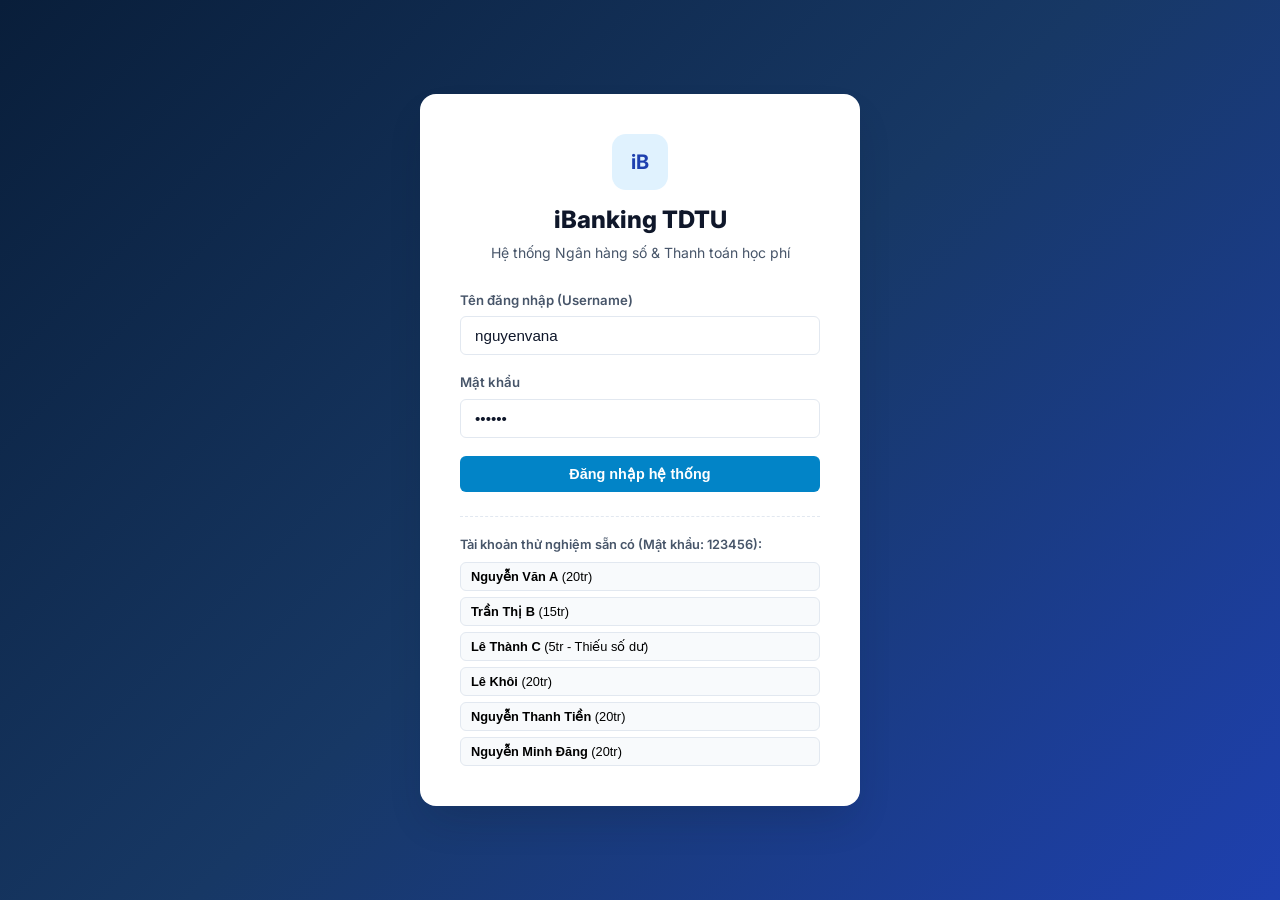
==== commit b793e7f7: "Bo che thong tin email, fix font tieng Viet va cap nhat tai khoan test" ====
--- a/src/frontend/index.html
+++ b/src/frontend/index.html
@@ -26,20 +26,10 @@
                 <div class="login-card">
                     <div class="brand-header">
                         <div class="logo-box">
-                            <span class="logo-icon">🏛️</span>
+                            <span style="font-weight: 700; color: #1e40af; font-size: 20px;">iB</span>
                         </div>
                         <h1>iBanking TDTU</h1>
                         <p class="subtitle">Hệ thống Ngân hàng số & Thanh toán học phí</p>
-                    </div>
-
-                    <!-- TAB CHUYỂN ĐĂNG NHẬP / ĐĂNG KÝ -->
-                    <div class="auth-tabs">
-                        <button type="button" id="tabLogin" class="auth-tab active" onclick="switchAuthTab('login')">
-                            Đăng nhập
-                        </button>
-                        <button type="button" id="tabRegister" class="auth-tab" onclick="switchAuthTab('register')">
-                            Đăng ký tài khoản
-                        </button>
                     </div>
 
                     <!-- FORM ĐĂNG NHẬP -->
@@ -61,9 +51,9 @@
                             </button>
                         </form>
 
-                        <!-- QUICK DEMO SELECTION -->
+                        <!-- TÀI KHOẢN MẪU KHỞI TẠO SẴN -->
                         <div class="demo-accounts">
-                            <p class="demo-title">⚡ Chọn nhanh tài khoản demo (Đã seed sẵn):</p>
+                            <p class="demo-title">Tài khoản thử nghiệm sẵn có (Mật khẩu: 123456):</p>
                             <div class="demo-chips">
                                 <button type="button" class="chip" onclick="quickFillUser('nguyenvana', '20.000.000đ')">
                                     <strong>Nguyễn Văn A</strong> (20tr)
@@ -72,51 +62,19 @@
                                     <strong>Trần Thị B</strong> (15tr)
                                 </button>
                                 <button type="button" class="chip" onclick="quickFillUser('lethanhc', '5.000.000đ')">
-                                    <strong>Lê Thành C</strong> (5tr - Test thiếu tiền)
-                                </button>
-                            </div>
-                        </div>
-                    </div>
-
-                    <!-- FORM ĐĂNG KÝ TÀI KHOẢN MỚI -->
-                    <div id="registerSection" class="hidden">
-                        <form id="registerForm">
-                            <div class="form-group">
-                                <label for="regFullName">Họ và tên chủ tài khoản</label>
-                                <input type="text" id="regFullName" placeholder="Ví dụ: Lê Hoàng Minh Khôi" required>
-                            </div>
-
-                            <div class="form-group">
-                                <label for="regEmail">Email cá nhân (Nhận mã OTP & Biên lai)</label>
-                                <input type="email" id="regEmail" placeholder="khoi18042006@gmail.com" required>
-                                <small class="form-hint">Mã OTP và hóa đơn học phí sẽ gửi trực tiếp về email này</small>
-                            </div>
-
-                            <div class="form-row">
-                                <div class="form-group col-6">
-                                    <label for="regUsername">Tên đăng nhập</label>
-                                    <input type="text" id="regUsername" placeholder="minhkhoi" required>
-                                </div>
-                                <div class="form-group col-6">
-                                    <label for="regPhone">Số điện thoại</label>
-                                    <input type="text" id="regPhone" placeholder="0901234567" required>
-                                </div>
-                            </div>
-
-                            <div class="form-group">
-                                <label for="regPassword">Mật khẩu</label>
-                                <input type="password" id="regPassword" placeholder="Tối thiểu 6 ký tự" required value="123456">
-                            </div>
-
-                            <p class="text-xs text-muted text-center" style="margin-bottom: 14px;">
-                                🔒 Tài khoản mới mở mặc định có <strong>0 VNĐ</strong>. Bạn có thể nạp tiền bất cứ lúc nào.
-                            </p>
-
-                            <button type="submit" id="btnRegister" class="btn btn-primary btn-block">
-                                <span class="btn-text">Đăng ký & Vào hệ thống</span>
-                                <span class="spinner hidden"></span>
-                            </button>
-                        </form>
+                                    <strong>Lê Thành C</strong> (5tr - Thiếu số dư)
+                                </button>
+                                <button type="button" class="chip" onclick="quickFillUser('lekhoi3303', '20.000.000đ')">
+                                    <strong>Lê Khôi</strong> (20tr)
+                                </button>
+                                <button type="button" class="chip" onclick="quickFillUser('tienmobile2006', '20.000.000đ')">
+                                    <strong>Nguyễn Thanh Tiền</strong> (20tr)
+                                </button>
+                                <button type="button" class="chip" onclick="quickFillUser('mensieu123', '20.000.000đ')">
+                                    <strong>Nguyễn Minh Đăng</strong> (20tr)
+                                </button>
+                            </div>
+                        </div>
                     </div>
                 </div>
             </div>
@@ -157,10 +115,10 @@
                 <!-- NAVIGATION TABS -->
                 <div class="tabs-bar">
                     <button id="tabTuitionBtn" class="tab-btn active" onclick="switchTab('tuition')">
-                        💳 Thanh toán học phí
+                        Thanh toán học phí
                     </button>
                     <button id="tabHistoryBtn" class="tab-btn" onclick="switchTab('history')">
-                        📜 Lịch sử giao dịch
+                        Lịch sử giao dịch
                     </button>
                 </div>
 
@@ -175,7 +133,7 @@
                                 <div class="card-header">
                                     <span class="card-step">A</span>
                                     <h2>Thông tin Người nộp tiền</h2>
-                                    <span class="badge badge-lock">🔒 Tự động từ tài khoản</span>
+                                    <span class="badge badge-lock">Tự động từ tài khoản</span>
                                 </div>
                                 <div class="card-body">
                                     <div class="form-row">
@@ -214,12 +172,27 @@
 
                                     <!-- GỢI Ý MSSV -->
                                     <div class="demo-students">
-                                        <span class="text-muted text-sm">Gợi ý MSSV:</span>
-                                        <div class="demo-student-chips">
-                                            <button type="button" class="mini-chip" onclick="quickFillStudent('524H0001')">524H0001</button>
-                                            <button type="button" class="mini-chip" onclick="quickFillStudent('524H0002')">524H0002</button>
-                                            <button type="button" class="mini-chip" onclick="quickFillStudent('524H0003')">524H0003</button>
-                                            <button type="button" class="mini-chip" onclick="quickFillStudent('524H0004')">524H0004</button>
+                                        <span class="text-muted text-sm font-semibold">Danh sách MSSV tra cứu nhanh:</span>
+                                        <div class="demo-student-chips mt-2">
+                                            <button type="button" class="mini-chip chip-unpaid" onclick="quickFillStudent('524H0001')" title="Nguyễn Văn An - 15.000.000đ">524H0001 (15tr)</button>
+                                            <button type="button" class="mini-chip chip-unpaid" onclick="quickFillStudent('524H0005')" title="Đỗ Gia Bảo - 14.000.000đ">524H0005 (14tr)</button>
+                                            <button type="button" class="mini-chip chip-unpaid" onclick="quickFillStudent('524H0006')" title="Hoàng Thị Lan - 11.500.000đ">524H0006 (11.5tr)</button>
+                                            <button type="button" class="mini-chip chip-unpaid" onclick="quickFillStudent('524H0007')" title="Vũ Đình Trọng - 16.000.000đ">524H0007 (16tr)</button>
+                                            <button type="button" class="mini-chip chip-unpaid" onclick="quickFillStudent('524H0008')" title="Bùi Ngọc Ánh - 13.200.000đ">524H0008 (13.2tr)</button>
+                                            <button type="button" class="mini-chip chip-unpaid" onclick="quickFillStudent('524H0009')" title="Phan Quốc Huy - 15.500.000đ">524H0009 (15.5tr)</button>
+                                            <button type="button" class="mini-chip chip-unpaid" onclick="quickFillStudent('524H0010')" title="Nguyễn Thùy Trang - 9.800.000đ">524H0010 (9.8tr)</button>
+                                            <button type="button" class="mini-chip chip-unpaid" onclick="quickFillStudent('524H0011')" title="Đặng Minh Khang - 8.500.000đ">524H0011 (8.5tr)</button>
+                                            <button type="button" class="mini-chip chip-unpaid" onclick="quickFillStudent('524H0012')" title="Trịnh Mỹ Duyên - 12.500.000đ">524H0012 (12.5tr)</button>
+                                            <button type="button" class="mini-chip chip-unpaid" onclick="quickFillStudent('524H0013')" title="Huỳnh Nhật Minh - 7.500.000đ">524H0013 (7.5tr)</button>
+                                            <button type="button" class="mini-chip chip-unpaid" onclick="quickFillStudent('524H0014')" title="Mai Phương Thảo - 10.200.000đ">524H0014 (10.2tr)</button>
+                                            <button type="button" class="mini-chip chip-unpaid" onclick="quickFillStudent('524H0015')" title="Lương Thế Vinh - 6.800.000đ">524H0015 (6.8tr)</button>
+                                            <button type="button" class="mini-chip chip-unpaid" onclick="quickFillStudent('524H0016')" title="Cao Thu Hà - 13.000.000đ">524H0016 (13tr)</button>
+                                            <button type="button" class="mini-chip chip-unpaid" onclick="quickFillStudent('524H0017')" title="Tạ Quang Khải - 5.500.000đ">524H0017 (5.5tr)</button>
+                                            <button type="button" class="mini-chip chip-unpaid" onclick="quickFillStudent('524H0018')" title="Đoàn Yến Nhi - 11.000.000đ">524H0018 (11tr)</button>
+                                            <button type="button" class="mini-chip chip-unpaid" onclick="quickFillStudent('524H0019')" title="Ngô Gia Khiêm - 8.900.000đ">524H0019 (8.9tr)</button>
+                                            <button type="button" class="mini-chip chip-unpaid" onclick="quickFillStudent('524H0020')" title="Chu Bảo Trâm - 14.500.000đ">524H0020 (14.5tr)</button>
+                                            <button type="button" class="mini-chip chip-paid" onclick="quickFillStudent('524H0002')" title="Trần Thị Mai - Đã thanh toán (Test đã nộp)">524H0002 (Đã đóng)</button>
+                                            <button type="button" class="mini-chip chip-excess" onclick="quickFillStudent('524H0003')" title="Lê Hoàng Nam - 50.000.000đ (Test số dư không đủ)">524H0003 (50tr)</button>
                                         </div>
                                     </div>
 
@@ -249,7 +222,7 @@
                                                 <span class="info-val text-primary font-bold text-lg" id="resAmount">0 VND</span>
                                             </div>
                                         </div>
-                                        <p class="policy-note">⚠️ Lưu ý: Hệ thống chỉ hỗ trợ thanh toán toàn bộ khoản học phí, không thanh toán từng phần.</p>
+                                        <p class="policy-note">Lưu ý: Hệ thống chỉ hỗ trợ thanh toán toàn bộ khoản học phí, không thanh toán từng phần.</p>
                                     </div>
                                 </div>
                             </div>
@@ -283,7 +256,7 @@
                                     <!-- CẢNH BÁO SỐ DƯ NẾU KHÔNG ĐỦ TIỀN -->
                                     <div id="insufficientBalanceAlert" class="alert alert-danger hidden mt-3">
                                         <div style="display:flex; justify-content:space-between; align-items:center;">
-                                            <span>❌ <strong>Số dư không đủ:</strong> Vui lòng nạp thêm tiền.</span>
+                                            <span><strong>Số dư không đủ:</strong> Vui lòng nạp thêm tiền.</span>
                                             <button type="button" class="btn btn-sm btn-danger-pill" onclick="openDepositModal()">+ Nạp tiền ngay</button>
                                         </div>
                                     </div>
@@ -322,7 +295,7 @@
                         <div class="card-header flex-between">
                             <h2>Lịch sử Giao dịch Đóng học phí</h2>
                             <button class="btn btn-outline-primary btn-sm" onclick="loadTransactionHistory()">
-                                🔄 Làm mới
+                                Làm mới
                             </button>
                         </div>
                         <div class="card-body">
@@ -359,13 +332,13 @@
         <div id="otpModal" class="modal-overlay hidden">
             <div class="modal-card">
                 <div class="modal-header">
-                    <h3>🔐 Xác thực Giao dịch bằng OTP</h3>
+                    <h3>Xác thực Giao dịch bằng OTP</h3>
                     <button class="close-btn" onclick="cancelOtpModal()">&times;</button>
                 </div>
                 <div class="modal-body text-center">
                     <p class="text-muted">
                         Hệ thống đã gửi mã OTP xác thực giao dịch đến email:
-                        <br><strong id="otpEmailMasked" class="text-primary font-bold">ngu***@gmail.com</strong>
+                        <br><strong id="otpEmail" class="text-primary font-bold"></strong>
                     </p>
 
                     <!-- ĐỒNG HỒ ĐẾM NGƯỢC 5 PHÚT -->
@@ -380,11 +353,13 @@
                     </div>
                     <p class="text-xs text-muted mt-1">Mã OTP gồm 6 chữ số và chỉ sử dụng được 1 lần.</p>
 
-                    <!-- TIỆN ÍCH TRONG MÔI TRƯỜNG DEV/DEMO -->
-                    <div class="mailpit-helper">
-                        <a href="http://localhost:8025" target="_blank" class="mailpit-link">
-                            📬 Mở Hộp thư Mailpit (http://localhost:8025) để lấy OTP
-                        </a>
+                    <!-- HƯỚNG DẪN NHẬN MÃ OTP GMAIL -->
+                    <div class="email-otp-notice">
+                        <div class="notice-icon" style="font-size: 13px; font-weight: 700; background: #e0e7ff; color: #1e40af; border-radius: 6px; padding: 4px 8px;">EMAIL</div>
+                        <div class="notice-text">
+                            <strong>Mã OTP đã được gửi về Gmail của bạn!</strong>
+                            <span>Vui lòng kiểm tra <em>Hộp thư đến</em> (hoặc thư mục <em>Spam / Thư rác</em>) trên điện thoại hoặc máy tính để lấy mã xác thực 6 số.</span>
+                        </div>
                     </div>
 
                     <div id="otpErrorAlert" class="alert alert-danger hidden mt-3"></div>
@@ -447,7 +422,7 @@
         <div id="depositModal" class="modal-overlay hidden">
             <div class="modal-card">
                 <div class="modal-header">
-                    <h3>💰 Nạp tiền vào tài khoản iBanking</h3>
+                    <h3>Nạp tiền vào tài khoản iBanking</h3>
                     <button class="close-btn" onclick="closeDepositModal()">&times;</button>
                 </div>
                 <div class="modal-body">
--- a/src/frontend/style.css
+++ b/src/frontend/style.css
@@ -140,33 +140,7 @@
     margin-top: 4px;
 }
 
-/* AUTH TABS */
-.auth-tabs {
-    display: flex;
-    background: #f1f5f9;
-    padding: 4px;
-    border-radius: var(--radius-md);
-    margin-bottom: 22px;
-}
-
-.auth-tab {
-    flex: 1;
-    padding: 9px 14px;
-    border: none;
-    background: transparent;
-    font-size: 0.875rem;
-    font-weight: 600;
-    color: var(--text-secondary);
-    border-radius: var(--radius-sm);
-    cursor: pointer;
-    transition: all 0.2s ease;
-}
-
-.auth-tab.active {
-    background: #ffffff;
-    color: var(--primary);
-    box-shadow: 0 1px 3px rgba(0, 0, 0, 0.08);
-}
+
 
 .form-row {
     display: flex;
@@ -535,13 +509,34 @@
     background: #f1f5f9;
     border: 1px solid #cbd5e1;
     font-size: 0.75rem;
-    padding: 3px 8px;
-    border-radius: 4px;
+    font-weight: 500;
+    padding: 4px 10px;
+    border-radius: 6px;
     cursor: pointer;
+    transition: all 0.15s ease;
 }
 .mini-chip:hover {
-    background: var(--primary-light);
-    border-color: var(--primary);
+    transform: translateY(-1px);
+    box-shadow: 0 2px 4px rgba(0,0,0,0.06);
+}
+.mini-chip.chip-unpaid {
+    background: #f0fdf4;
+    border-color: #86efac;
+    color: #166534;
+}
+.mini-chip.chip-unpaid:hover {
+    background: #dcfce7;
+    border-color: #4ade80;
+}
+.mini-chip.chip-paid {
+    background: #f1f5f9;
+    border-color: #cbd5e1;
+    color: #64748b;
+}
+.mini-chip.chip-excess {
+    background: #fffbeb;
+    border-color: #fde68a;
+    color: #b45309;
 }
 
 /* TUITION RESULT AREA */
@@ -717,20 +712,32 @@
     background: #f0f9ff;
 }
 
-.mailpit-helper {
+.email-otp-notice {
     margin-top: 16px;
-    padding: 10px;
-    background: #eef2ff;
-    border: 1px dashed #6366f1;
+    padding: 12px 14px;
+    background: linear-gradient(135deg, #f0fdf4 0%, #ecfdf5 100%);
+    border: 1px solid #86efac;
     border-radius: var(--radius-sm);
-}
-.mailpit-link {
-    color: #4f46e5;
-    font-weight: 600;
+    display: flex;
+    align-items: flex-start;
+    gap: 10px;
+    text-align: left;
+}
+.email-otp-notice .notice-icon {
+    font-size: 1.3rem;
+    line-height: 1.2;
+}
+.email-otp-notice .notice-text {
     font-size: 0.8rem;
-    text-decoration: none;
-}
-.mailpit-link:hover { text-decoration: underline; }
+    color: #166534;
+    line-height: 1.4;
+}
+.email-otp-notice .notice-text strong {
+    display: block;
+    color: #14532d;
+    font-size: 0.85rem;
+    margin-bottom: 2px;
+}
 
 /* RECEIPT MODAL */
 .receipt-card { text-align: center; padding: 20px 0; }
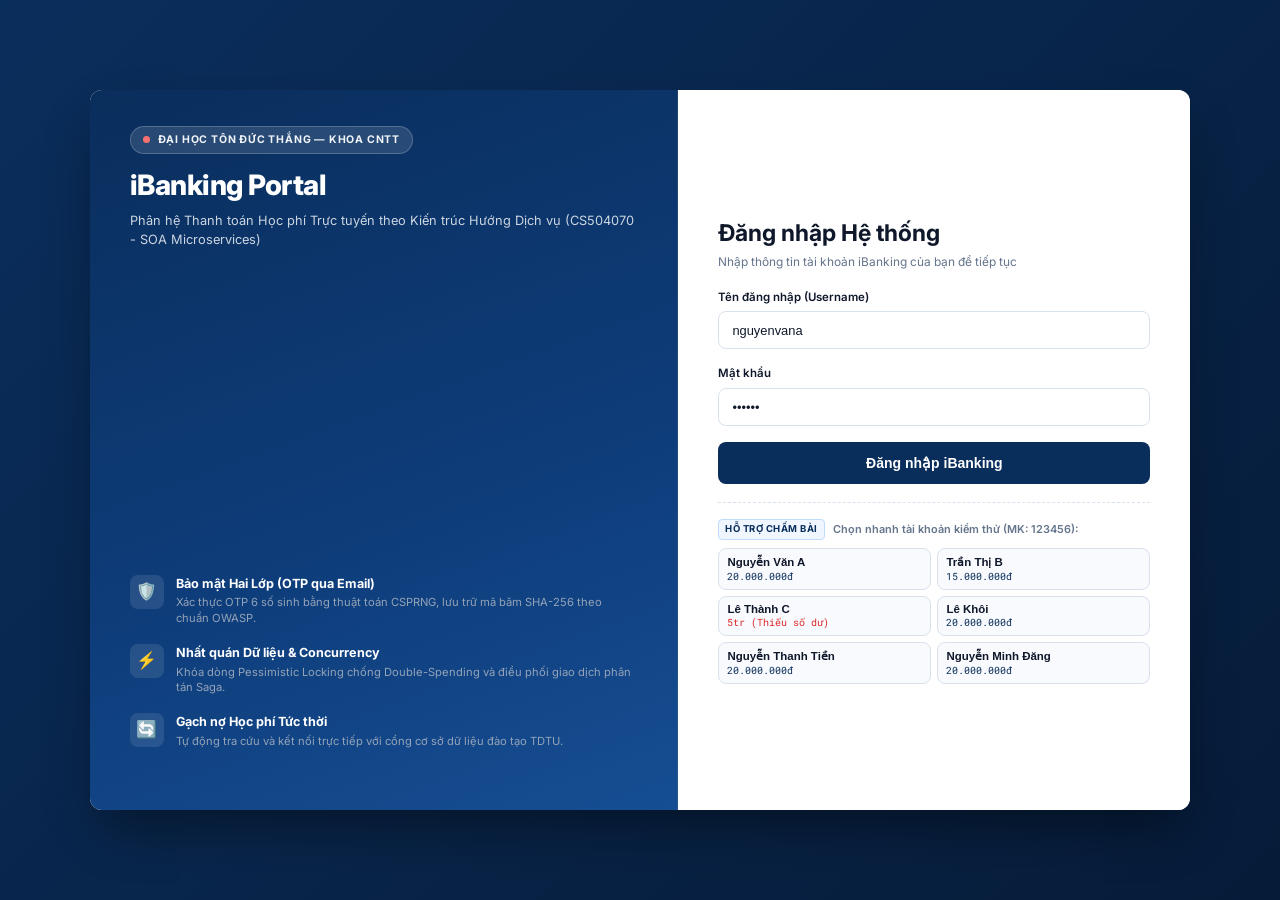
==== commit 6fd54e0f: "feat(frontend): toi uu giao dien nut xam banking disabled, bao mat privacy va auto-sync focus" ====
--- a/src/frontend/index.html
+++ b/src/frontend/index.html
@@ -6,12 +6,12 @@
     <meta http-equiv="Cache-Control" content="no-cache, no-store, must-revalidate">
     <meta http-equiv="Pragma" content="no-cache">
     <meta http-equiv="Expires" content="0">
-    <title>iBanking - Phân hệ Đóng học phí TDTU</title>
-    <!-- Google Fonts: Inter -->
+    <title>iBanking - Phân hệ Đóng học phí Sinh viên TDTU (SOA)</title>
+    <!-- Google Fonts: Inter & Roboto Mono for Banking Figures -->
     <link rel="preconnect" href="https://fonts.googleapis.com">
     <link rel="preconnect" href="https://fonts.gstatic.com" crossorigin>
-    <link href="https://fonts.googleapis.com/css2?family=Inter:wght@300;400;500;600;700;800&display=swap" rel="stylesheet">
-    <link rel="stylesheet" href="style.css?v=2">
+    <link href="https://fonts.googleapis.com/css2?family=Inter:wght@400;500;600;700;800&family=Roboto+Mono:wght@500;700&display=swap" rel="stylesheet">
+    <link rel="stylesheet" href="style.css?v=7">
 </head>
 <body>
     <div id="app">
@@ -19,21 +19,54 @@
         <div id="toast" class="toast hidden"></div>
 
         <!-- ========================================== -->
-        <!-- SCREEN 1: LOGIN SCREEN -->
+        <!-- SCREEN 1: LOGIN SCREEN (Enterprise Portal Style) -->
         <!-- ========================================== -->
         <div id="loginScreen" class="screen active">
-            <div class="login-wrapper">
-                <div class="login-card">
-                    <div class="brand-header">
-                        <div class="logo-box">
-                            <span style="font-weight: 700; color: #1e40af; font-size: 20px;">iB</span>
-                        </div>
-                        <h1>iBanking TDTU</h1>
-                        <p class="subtitle">Hệ thống Ngân hàng số & Thanh toán học phí</p>
-                    </div>
-
-                    <!-- FORM ĐĂNG NHẬP -->
-                    <div id="loginSection">
+            <div class="login-page">
+                <div class="login-container">
+                    
+                    <!-- CỘT TRÁI: GIỚI THIỆU HỆ THỐNG & NHẬN DIỆN HỌC THUẬT -->
+                    <div class="login-brand-panel">
+                        <div class="brand-top">
+                            <div class="academic-badge">
+                                <span class="badge-dot"></span> ĐẠI HỌC TÔN ĐỨC THẮNG — KHOA CNTT
+                            </div>
+                            <h1 class="portal-title">iBanking Portal</h1>
+                            <p class="portal-desc">Phân hệ Thanh toán Học phí Trực tuyến theo Kiến trúc Hướng Dịch vụ (CS504070 - SOA Microservices)</p>
+                        </div>
+
+                        <div class="portal-features">
+                            <div class="feature-item">
+                                <div class="feature-icon">🛡️</div>
+                                <div class="feature-text">
+                                    <strong>Bảo mật Hai Lớp (OTP qua Email)</strong>
+                                    <span>Xác thực OTP 6 số sinh bằng thuật toán CSPRNG, lưu trữ mã băm SHA-256 theo chuẩn OWASP.</span>
+                                </div>
+                            </div>
+                            <div class="feature-item">
+                                <div class="feature-icon">⚡</div>
+                                <div class="feature-text">
+                                    <strong>Nhất quán Dữ liệu & Concurrency</strong>
+                                    <span>Khóa dòng Pessimistic Locking chống Double-Spending và điều phối giao dịch phân tán Saga.</span>
+                                </div>
+                            </div>
+                            <div class="feature-item">
+                                <div class="feature-icon">🔄</div>
+                                <div class="feature-text">
+                                    <strong>Gạch nợ Học phí Tức thời</strong>
+                                    <span>Tự động tra cứu và kết nối trực tiếp với cổng cơ sở dữ liệu đào tạo TDTU.</span>
+                                </div>
+                            </div>
+                        </div>
+                    </div>
+
+                    <!-- CỘT PHẢI: FORM ĐĂNG NHẬP & TÀI KHOẢN MẪU -->
+                    <div class="login-form-panel">
+                        <div class="form-header">
+                            <h2>Đăng nhập Hệ thống</h2>
+                            <p>Nhập thông tin tài khoản iBanking của bạn để tiếp tục</p>
+                        </div>
+
                         <form id="loginForm">
                             <div class="form-group">
                                 <label for="loginUsername">Tên đăng nhập (Username)</label>
@@ -45,37 +78,48 @@
                                 <input type="password" id="loginPassword" placeholder="Nhập mật khẩu" required value="123456">
                             </div>
 
-                            <button type="submit" id="btnLogin" class="btn btn-primary btn-block">
-                                <span class="btn-text">Đăng nhập hệ thống</span>
+                            <button type="submit" id="btnLogin" class="btn btn-primary btn-block btn-lg">
+                                <span class="btn-text">Đăng nhập iBanking</span>
                                 <span class="spinner hidden"></span>
                             </button>
                         </form>
 
-                        <!-- TÀI KHOẢN MẪU KHỞI TẠO SẴN -->
-                        <div class="demo-accounts">
-                            <p class="demo-title">Tài khoản thử nghiệm sẵn có (Mật khẩu: 123456):</p>
-                            <div class="demo-chips">
+                        <!-- TÀI KHOẢN MẪU KHỞI TẠO SẴN CHO HỘI ĐỒNG CHẤM -->
+                        <div class="demo-accounts-box">
+                            <div class="demo-box-header">
+                                <span class="demo-tag">HỖ TRỢ CHẤM BÀI</span>
+                                <span class="demo-label">Chọn nhanh tài khoản kiểm thử (MK: 123456):</span>
+                            </div>
+                            <div class="demo-chips-grid">
                                 <button type="button" class="chip" onclick="quickFillUser('nguyenvana', '20.000.000đ')">
-                                    <strong>Nguyễn Văn A</strong> (20tr)
+                                    <span class="chip-name">Nguyễn Văn A</span>
+                                    <span class="chip-bal">20.000.000đ</span>
                                 </button>
                                 <button type="button" class="chip" onclick="quickFillUser('tranthib', '15.000.000đ')">
-                                    <strong>Trần Thị B</strong> (15tr)
+                                    <span class="chip-name">Trần Thị B</span>
+                                    <span class="chip-bal">15.000.000đ</span>
                                 </button>
-                                <button type="button" class="chip" onclick="quickFillUser('lethanhc', '5.000.000đ')">
-                                    <strong>Lê Thành C</strong> (5tr - Thiếu số dư)
+                                <button type="button" class="chip chip-warn" onclick="quickFillUser('lethanhc', '5.000.000đ')">
+                                    <span class="chip-name">Lê Thành C</span>
+                                    <span class="chip-bal">5tr (Thiếu số dư)</span>
                                 </button>
                                 <button type="button" class="chip" onclick="quickFillUser('lekhoi3303', '20.000.000đ')">
-                                    <strong>Lê Khôi</strong> (20tr)
+                                    <span class="chip-name">Lê Khôi</span>
+                                    <span class="chip-bal">20.000.000đ</span>
                                 </button>
                                 <button type="button" class="chip" onclick="quickFillUser('tienmobile2006', '20.000.000đ')">
-                                    <strong>Nguyễn Thanh Tiền</strong> (20tr)
+                                    <span class="chip-name">Nguyễn Thanh Tiền</span>
+                                    <span class="chip-bal">20.000.000đ</span>
                                 </button>
                                 <button type="button" class="chip" onclick="quickFillUser('mensieu123', '20.000.000đ')">
-                                    <strong>Nguyễn Minh Đăng</strong> (20tr)
+                                    <span class="chip-name">Nguyễn Minh Đăng</span>
+                                    <span class="chip-bal">20.000.000đ</span>
                                 </button>
                             </div>
                         </div>
-                    </div>
+
+                    </div>
+
                 </div>
             </div>
         </div>
@@ -84,96 +128,137 @@
         <!-- SCREEN 2: MAIN DASHBOARD -->
         <!-- ========================================== -->
         <div id="mainScreen" class="screen hidden">
-            <!-- NAVBAR -->
+            <!-- NAVBAR NGÂN HÀNG HỌC THUẬT -->
             <header class="navbar">
                 <div class="nav-container">
                     <div class="nav-brand">
-                        <span class="brand-badge">iBanking</span>
-                        <span class="brand-sub">TDTU Tuition Portal</span>
+                        <div class="brand-logo-badge">
+                            <span class="logo-txt">iBanking</span>
+                        </div>
+                        <div class="brand-meta">
+                            <span class="brand-title">CỔNG THANH TOÁN HỌC PHÍ TRỰC TUYẾN</span>
+                            <span class="brand-sub">Trường Đại học Tôn Đức Thắng • Đồ án Kiến trúc Hướng Dịch vụ (SOA)</span>
+                        </div>
                     </div>
 
                     <div class="nav-user">
-                        <div class="user-info-pill">
+                        <div class="user-account-card">
                             <div class="avatar" id="userAvatar">A</div>
-                            <div class="user-text">
+                            <div class="user-details">
                                 <span class="user-name" id="navUserName">Nguyễn Văn A</span>
-                                <span class="user-balance-badge" id="navUserBalance">Số dư: 20,000,000 VND</span>
-                            </div>
-                        </div>
-                        <button type="button" id="btnNavDeposit" class="btn btn-success btn-sm" onclick="openDepositModal()" title="Nạp tiền vào tài khoản">
-                            + Nạp tiền
+                                <div class="user-balance-row">
+                                    <span class="balance-label">Số dư khả dụng:</span>
+                                    <span class="balance-value" id="navUserBalance">20,000,000 VND</span>
+                                </div>
+                            </div>
+                        </div>
+                        <button id="btnLogout" class="btn btn-outline-danger btn-logout" title="Đăng xuất khỏi hệ thống">
+                            <span class="logout-icon">⎋</span>
+                            <span>Đăng xuất</span>
                         </button>
-                        <button id="btnLogout" class="btn btn-outline-danger btn-sm" title="Đăng xuất">
-                            Đăng xuất
+                    </div>
+                </div>
+            </header>
+
+            <!-- SUB-HEADER / TAB NAVIGATION & STEPPER -->
+            <section class="portal-subheader">
+                <div class="subheader-container">
+                    <div class="tabs-bar">
+                        <button id="tabTuitionBtn" class="tab-btn active" onclick="switchTab('tuition')">
+                            <span class="tab-icon">💳</span> Thanh toán học phí
                         </button>
-                    </div>
-                </div>
-            </header>
+                        <button id="tabHistoryBtn" class="tab-btn" onclick="switchTab('history')">
+                            <span class="tab-icon">📜</span> Lịch sử giao dịch
+                        </button>
+                    </div>
+
+                    <!-- WORKFLOW STEPPER (Trực quan hóa luồng nghiệp vụ) -->
+                    <div class="workflow-stepper">
+                        <div class="step-item active">
+                            <span class="step-num">1</span>
+                            <span class="step-text">Tra cứu học phí</span>
+                        </div>
+                        <div class="step-line"></div>
+                        <div class="step-item">
+                            <span class="step-num">2</span>
+                            <span class="step-text">Kiểm tra điều kiện</span>
+                        </div>
+                        <div class="step-line"></div>
+                        <div class="step-item">
+                            <span class="step-num">3</span>
+                            <span class="step-text">Xác thực OTP</span>
+                        </div>
+                    </div>
+                </div>
+            </section>
 
             <!-- DASHBOARD CONTAINER -->
             <main class="main-content">
-                <!-- NAVIGATION TABS -->
-                <div class="tabs-bar">
-                    <button id="tabTuitionBtn" class="tab-btn active" onclick="switchTab('tuition')">
-                        Thanh toán học phí
-                    </button>
-                    <button id="tabHistoryBtn" class="tab-btn" onclick="switchTab('history')">
-                        Lịch sử giao dịch
-                    </button>
-                </div>
 
                 <!-- TAB 1: THANH TOÁN HỌC PHÍ -->
                 <div id="tuitionTab" class="tab-content active">
-                    <div class="payment-grid">
+                    <div class="payment-layout">
                         
-                        <!-- CỘT TRÁI: THÔNG TIN NGƯỜI NỘP TIỀN & TRA CỨU -->
-                        <div class="payment-col">
-                            <!-- NHÓM A: THÔNG TIN NGƯỜI NỘP TIỀN (READ-ONLY) -->
-                            <div class="card">
+                        <!-- CỘT CHÍNH (TRÁI): THÔNG TIN NGƯỜI NỘP VÀ TRA CỨU HỌC PHÍ -->
+                        <div class="payment-main-col">
+                            
+                            <!-- THÔNG TIN NGƯỜI NỘP TIỀN (READ-ONLY) -->
+                            <div class="card card-section">
                                 <div class="card-header">
-                                    <span class="card-step">A</span>
-                                    <h2>Thông tin Người nộp tiền</h2>
-                                    <span class="badge badge-lock">Tự động từ tài khoản</span>
+                                    <div class="card-title-group">
+                                        <h2>Thông tin Người nộp tiền</h2>
+                                    </div>
+                                    <span class="status-pill pill-auto">Trích xuất tự động từ tài khoản</span>
                                 </div>
                                 <div class="card-body">
-                                    <div class="form-row">
-                                        <div class="form-group col-12">
-                                            <label>Họ và tên người nộp</label>
+                                    <div class="form-row-3">
+                                        <div class="form-group">
+                                            <label>Họ và tên người nộp:</label>
                                             <input type="text" id="payerName" readonly class="input-readonly">
                                         </div>
-                                        <div class="form-group col-6">
-                                            <label>Số điện thoại</label>
+                                        <div class="form-group">
+                                            <label>Số điện thoại:</label>
                                             <input type="text" id="payerPhone" readonly class="input-readonly">
                                         </div>
-                                        <div class="form-group col-6">
-                                            <label>Địa chỉ Email nhận OTP</label>
+                                        <div class="form-group">
+                                            <label>Email nhận mã OTP:</label>
                                             <input type="email" id="payerEmail" readonly class="input-readonly">
                                         </div>
                                     </div>
                                 </div>
                             </div>
 
-                            <!-- NHÓM B: THÔNG TIN HỌC PHÍ (TRA CỨU MSSV) -->
-                            <div class="card mt-4">
+                            <!-- THÔNG TIN HỌC PHÍ (TRA CỨU MSSV) -->
+                            <div class="card card-section mt-4">
                                 <div class="card-header">
-                                    <span class="card-step">B</span>
-                                    <h2>Tra cứu Thông tin học phí</h2>
+                                    <div class="card-title-group">
+                                        <h2>Tra cứu Thông tin học phí sinh viên</h2>
+                                    </div>
+                                    <span class="status-pill pill-api">Cổng Đào tạo TDTU (Tuition Service)</span>
                                 </div>
                                 <div class="card-body">
-                                    <div class="search-box">
-                                        <label for="studentCodeInput">Mã số sinh viên (MSSV)</label>
-                                        <div class="input-action-group">
-                                            <input type="text" id="studentCodeInput" placeholder="Ví dụ: 524H0001" value="524H0001">
-                                            <button id="btnSearchStudent" class="btn btn-primary" onclick="searchStudentTuition()">
-                                                Tra cứu học phí
+                                    <div class="search-section">
+                                        <label for="studentCodeInput" class="search-label">Mã số sinh viên (MSSV) cần nộp học phí:</label>
+                                        <div class="search-bar-wrap">
+                                            <input type="text" id="studentCodeInput" placeholder="Nhập MSSV (Ví dụ: 524H0001)" value="524H0001" autocomplete="off">
+                                            <button id="btnSearchStudent" class="btn btn-primary btn-search" onclick="searchStudentTuition()">
+                                                <span class="search-icon">🔍</span>
+                                                <span>Tra cứu học phí</span>
                                             </button>
                                         </div>
                                     </div>
 
-                                    <!-- GỢI Ý MSSV -->
-                                    <div class="demo-students">
-                                        <span class="text-muted text-sm font-semibold">Danh sách MSSV tra cứu nhanh:</span>
-                                        <div class="demo-student-chips mt-2">
+                                    <!-- KHU VỰC CHỌN NHANH MSSV MẪU -->
+                                    <div class="quick-test-bar">
+                                        <div class="test-bar-header">
+                                            <span class="test-bar-title">Danh sách MSSV mẫu hỗ trợ kiểm thử:</span>
+                                            <div class="legend-group">
+                                                <span class="legend-dot dot-unpaid"></span> Chưa nộp
+                                                <span class="legend-dot dot-paid ml-2"></span> Đã nộp
+                                                <span class="legend-dot dot-excess ml-2"></span> Vượt số dư
+                                            </div>
+                                        </div>
+                                        <div class="quick-students-chips">
                                             <button type="button" class="mini-chip chip-unpaid" onclick="quickFillStudent('524H0001')" title="Nguyễn Văn An - 15.000.000đ">524H0001 (15tr)</button>
                                             <button type="button" class="mini-chip chip-unpaid" onclick="quickFillStudent('524H0005')" title="Đỗ Gia Bảo - 14.000.000đ">524H0005 (14tr)</button>
                                             <button type="button" class="mini-chip chip-unpaid" onclick="quickFillStudent('524H0006')" title="Hoàng Thị Lan - 11.500.000đ">524H0006 (11.5tr)</button>
@@ -183,105 +268,111 @@
                                             <button type="button" class="mini-chip chip-unpaid" onclick="quickFillStudent('524H0010')" title="Nguyễn Thùy Trang - 9.800.000đ">524H0010 (9.8tr)</button>
                                             <button type="button" class="mini-chip chip-unpaid" onclick="quickFillStudent('524H0011')" title="Đặng Minh Khang - 8.500.000đ">524H0011 (8.5tr)</button>
                                             <button type="button" class="mini-chip chip-unpaid" onclick="quickFillStudent('524H0012')" title="Trịnh Mỹ Duyên - 12.500.000đ">524H0012 (12.5tr)</button>
-                                            <button type="button" class="mini-chip chip-unpaid" onclick="quickFillStudent('524H0013')" title="Huỳnh Nhật Minh - 7.500.000đ">524H0013 (7.5tr)</button>
-                                            <button type="button" class="mini-chip chip-unpaid" onclick="quickFillStudent('524H0014')" title="Mai Phương Thảo - 10.200.000đ">524H0014 (10.2tr)</button>
-                                            <button type="button" class="mini-chip chip-unpaid" onclick="quickFillStudent('524H0015')" title="Lương Thế Vinh - 6.800.000đ">524H0015 (6.8tr)</button>
-                                            <button type="button" class="mini-chip chip-unpaid" onclick="quickFillStudent('524H0016')" title="Cao Thu Hà - 13.000.000đ">524H0016 (13tr)</button>
-                                            <button type="button" class="mini-chip chip-unpaid" onclick="quickFillStudent('524H0017')" title="Tạ Quang Khải - 5.500.000đ">524H0017 (5.5tr)</button>
-                                            <button type="button" class="mini-chip chip-unpaid" onclick="quickFillStudent('524H0018')" title="Đoàn Yến Nhi - 11.000.000đ">524H0018 (11tr)</button>
-                                            <button type="button" class="mini-chip chip-unpaid" onclick="quickFillStudent('524H0019')" title="Ngô Gia Khiêm - 8.900.000đ">524H0019 (8.9tr)</button>
-                                            <button type="button" class="mini-chip chip-unpaid" onclick="quickFillStudent('524H0020')" title="Chu Bảo Trâm - 14.500.000đ">524H0020 (14.5tr)</button>
-                                            <button type="button" class="mini-chip chip-paid" onclick="quickFillStudent('524H0002')" title="Trần Thị Mai - Đã thanh toán (Test đã nộp)">524H0002 (Đã đóng)</button>
-                                            <button type="button" class="mini-chip chip-excess" onclick="quickFillStudent('524H0003')" title="Lê Hoàng Nam - 50.000.000đ (Test số dư không đủ)">524H0003 (50tr)</button>
-                                        </div>
-                                    </div>
-
-                                    <!-- KẾT QUẢ TRA CỨU HỌC PHÍ -->
-                                    <div id="tuitionResultArea" class="tuition-result mt-3 hidden">
+                                            <button type="button" class="mini-chip chip-paid" onclick="quickFillStudent('524H0002')" title="Trần Thị Mai - Đã đóng học phí">524H0002 (Đã nộp)</button>
+                                            <button type="button" class="mini-chip chip-excess" onclick="quickFillStudent('524H0003')" title="Lê Hoàng Nam - 50.000.000đ (Vượt số dư ví)">524H0003 (50tr)</button>
+                                        </div>
+                                    </div>
+
+                                    <!-- BẢNG KẾT QUẢ TRA CỨU HỌC PHÍ -->
+                                    <div id="tuitionResultArea" class="tuition-result-box mt-3 hidden">
                                         <div id="tuitionStatusBanner" class="status-banner"></div>
                                         
-                                        <div class="info-list">
-                                            <div class="info-item">
-                                                <span class="info-label">Mã số sinh viên:</span>
-                                                <span class="info-val" id="resStudentCode">-</span>
+                                        <div class="invoice-table">
+                                            <div class="invoice-row">
+                                                <span class="inv-label">Mã số sinh viên:</span>
+                                                <span class="inv-value font-mono" id="resStudentCode">-</span>
                                             </div>
-                                            <div class="info-item">
-                                                <span class="info-label">Họ tên sinh viên:</span>
-                                                <span class="info-val font-bold" id="resStudentName">-</span>
+                                            <div class="invoice-row">
+                                                <span class="inv-label">Họ và tên sinh viên:</span>
+                                                <span class="inv-value font-bold" id="resStudentName">-</span>
                                             </div>
-                                            <div class="info-item">
-                                                <span class="info-label">Ngành học - Lớp:</span>
-                                                <span class="info-val" id="resStudentClass">-</span>
+                                            <div class="invoice-row">
+                                                <span class="inv-label">Ngành học & Lớp sinh hoạt:</span>
+                                                <span class="inv-value" id="resStudentClass">-</span>
                                             </div>
-                                            <div class="info-item">
-                                                <span class="info-label">Học kỳ:</span>
-                                                <span class="info-val" id="resSemester">-</span>
+                                            <div class="invoice-row">
+                                                <span class="inv-label">Học kỳ đào tạo:</span>
+                                                <span class="inv-value" id="resSemester">-</span>
                                             </div>
-                                            <div class="info-item highlight">
-                                                <span class="info-label">Học phí cần thanh toán:</span>
-                                                <span class="info-val text-primary font-bold text-lg" id="resAmount">0 VND</span>
+                                            <div class="invoice-row highlight-row">
+                                                <span class="inv-label">Học phí cần thanh toán:</span>
+                                                <span class="inv-value text-primary font-bold text-xl font-mono" id="resAmount">0 VND</span>
                                             </div>
                                         </div>
-                                        <p class="policy-note">Lưu ý: Hệ thống chỉ hỗ trợ thanh toán toàn bộ khoản học phí, không thanh toán từng phần.</p>
-                                    </div>
-                                </div>
-                            </div>
-                        </div>
-
-                        <!-- CỘT PHẢI: THÔNG TIN THANH TOÁN & XÁC NHẬN -->
-                        <div class="payment-col">
-                            <div class="card sticky-card">
+
+                                        <div class="policy-callout">
+                                            <span class="policy-icon">ℹ️</span>
+                                            <span><strong>Quy định gạch nợ:</strong> Hệ thống chỉ tiếp nhận thanh toán toàn bộ khoản học phí trong kỳ, không hỗ trợ thanh toán từng phần.</span>
+                                        </div>
+                                    </div>
+
+                                </div>
+                            </div>
+                        </div>
+
+                        <!-- CỘT THANH TOÁN (PHẢI): TÓM TẮT TÀI CHÍNH, ĐIỀU KHOẢN VÀ NÚT XÁC NHẬN -->
+                        <div class="payment-sidebar-col">
+                            <div class="card card-section sticky-sidebar">
                                 <div class="card-header">
-                                    <span class="card-step">C</span>
-                                    <h2>Thông tin Thanh toán</h2>
+                                    <div class="card-title-group">
+                                        <h2>Thông tin Thanh toán</h2>
+                                    </div>
                                 </div>
                                 <div class="card-body">
-                                    <!-- THẺ SỐ DƯ & THANH TOÁN -->
-                                    <div class="balance-summary-box">
-                                        <div class="summary-line">
-                                            <span>Số dư khả dụng của bạn:</span>
-                                            <span class="val font-semibold" id="boxUserBalance">0 VND</span>
-                                        </div>
-                                        <div class="summary-line">
-                                            <span>Số tiền học phí cần đóng:</span>
-                                            <span class="val text-danger font-bold" id="boxTuitionAmount">0 VND</span>
-                                        </div>
-                                        <div class="summary-divider"></div>
-                                        <div class="summary-line font-bold">
-                                            <span>Số dư dự kiến sau khi đóng:</span>
-                                            <span class="val text-success" id="boxRemainingBalance">0 VND</span>
-                                        </div>
-                                    </div>
-
-                                    <!-- CẢNH BÁO SỐ DƯ NẾU KHÔNG ĐỦ TIỀN -->
-                                    <div id="insufficientBalanceAlert" class="alert alert-danger hidden mt-3">
-                                        <div style="display:flex; justify-content:space-between; align-items:center;">
-                                            <span><strong>Số dư không đủ:</strong> Vui lòng nạp thêm tiền.</span>
-                                            <button type="button" class="btn btn-sm btn-danger-pill" onclick="openDepositModal()">+ Nạp tiền ngay</button>
-                                        </div>
-                                    </div>
-
-                                    <!-- ĐIỀU KHOẢN VÀ THỎA THUẬN -->
-                                    <div class="terms-box mt-3">
-                                        <label class="checkbox-container">
+                                    
+                                    <!-- THẺ SỐ DƯ & BIẾN ĐỘNG TÀI CHÍNH -->
+                                    <div class="financial-card">
+                                        <div class="fin-row">
+                                            <span class="fin-label">Số dư khả dụng hiện tại:</span>
+                                            <span class="fin-val font-mono" id="boxUserBalance">0 VND</span>
+                                        </div>
+                                        <div class="fin-row">
+                                            <span class="fin-label">Số tiền học phí phải nộp:</span>
+                                            <span class="fin-val text-danger font-mono font-bold" id="boxTuitionAmount">0 VND</span>
+                                        </div>
+                                        <div class="fin-divider"></div>
+                                        <div class="fin-row total-row">
+                                            <span class="fin-label">Số dư dự kiến sau nộp:</span>
+                                            <span class="fin-val font-mono font-bold text-success text-lg" id="boxRemainingBalance">0 VND</span>
+                                        </div>
+                                    </div>
+
+                                    <!-- CẢNH BÁO SỐ DƯ KHÔNG ĐỦ -->
+                                    <div id="insufficientBalanceAlert" class="alert-box alert-danger hidden mt-3">
+                                        <div class="alert-icon">⚠️</div>
+                                        <div class="alert-text">
+                                            <strong>Số dư không đủ:</strong>
+                                            <span>Số dư ví khả dụng nhỏ hơn số tiền học phí cần nộp. Giao dịch không thể thực hiện.</span>
+                                        </div>
+                                    </div>
+
+                                    <!-- THỎA THUẬN VÀ ĐIỀU KHOẢN HỆ THỐNG -->
+                                    <div class="terms-card mt-3">
+                                        <label class="terms-checkbox-wrap">
                                             <input type="checkbox" id="agreeTermsCheckbox">
-                                            <span class="checkmark"></span>
-                                            <span class="terms-text">
-                                                Tôi cam kết các thông tin đã kiểm tra là chính xác và đồng ý với 
-                                                <a href="#terms" onclick="showTermsModal(event)">Điều khoản thanh toán học phí qua iBanking</a>.
+                                            <span class="terms-label-text">
+                                                Tôi xác nhận thông tin đã kiểm tra là chính xác và đồng ý với 
+                                                <a href="#terms" onclick="showTermsModal(event)" class="terms-link">Thỏa thuận & Điều khoản thanh toán học phí qua iBanking</a>.
                                             </span>
                                         </label>
                                     </div>
 
                                     <!-- NÚT XÁC NHẬN GIAO DỊCH -->
-                                    <div class="action-box mt-4">
-                                        <button id="btnConfirmInitiate" class="btn btn-success btn-block btn-lg" disabled onclick="initiatePayment()">
-                                            Xác nhận giao dịch
+                                    <div class="action-submit-wrap mt-4">
+                                        <button id="btnConfirmInitiate" class="btn btn-block btn-payment" disabled onclick="initiatePayment()">
+                                            Vui lòng tra cứu học phí
                                         </button>
-                                        <p class="btn-subtext text-center text-muted text-sm mt-2">
-                                            Nút chỉ khả dụng khi khoản nợ hợp lệ, đủ số dư và đã đồng ý điều khoản.
+                                        <p class="submit-note text-center">
+                                            Nút xác nhận chỉ kích hoạt khi thông tin học phí hợp lệ, số dư khả dụng đủ và đã đồng ý điều khoản.
                                         </p>
                                     </div>
+
+                                    <!-- SECURITY BADGE -->
+                                    <div class="security-guarantee-badge">
+                                        <span class="sec-icon">🔒</span>
+                                        <span>Giao dịch được mã hóa và bảo vệ bằng khóa hàng Row-level Locking & Saga Rollback</span>
+                                    </div>
+
                                 </div>
                             </div>
                         </div>
@@ -291,30 +382,32 @@
 
                 <!-- TAB 2: LỊCH SỬ GIAO DỊCH -->
                 <div id="historyTab" class="tab-content hidden">
-                    <div class="card">
+                    <div class="card card-section">
                         <div class="card-header flex-between">
-                            <h2>Lịch sử Giao dịch Đóng học phí</h2>
+                            <div class="card-title-group">
+                                <h2>Sổ Nhật ký Giao dịch Đóng học phí</h2>
+                            </div>
                             <button class="btn btn-outline-primary btn-sm" onclick="loadTransactionHistory()">
-                                Làm mới
+                                <span>↻</span> Làm mới dữ liệu
                             </button>
                         </div>
                         <div class="card-body">
                             <div class="table-responsive">
-                                <table class="table" id="historyTable">
+                                <table class="table-corporate" id="historyTable">
                                     <thead>
                                         <tr>
-                                            <th>Thời gian</th>
+                                            <th>Thời gian giao dịch</th>
                                             <th>Mã giao dịch (TxID)</th>
                                             <th>MSSV</th>
-                                            <th>Tên sinh viên</th>
+                                            <th>Họ tên sinh viên</th>
                                             <th>Học kỳ</th>
-                                            <th>Số tiền</th>
+                                            <th>Số tiền đã nộp</th>
                                             <th>Trạng thái</th>
                                         </tr>
                                     </thead>
                                     <tbody id="historyTableBody">
                                         <tr>
-                                            <td colspan="7" class="text-center text-muted py-4">Đang tải lịch sử giao dịch...</td>
+                                            <td colspan="7" class="text-center text-muted py-4">Đang tải lịch sử giao dịch từ Payment Service...</td>
                                         </tr>
                                     </tbody>
                                 </table>
@@ -330,42 +423,47 @@
         <!-- MODAL: NHẬP MÃ XÁC THỰC OTP -->
         <!-- ========================================== -->
         <div id="otpModal" class="modal-overlay hidden">
-            <div class="modal-card">
+            <div class="modal-card modal-otp">
                 <div class="modal-header">
-                    <h3>Xác thực Giao dịch bằng OTP</h3>
+                    <div class="modal-header-title">
+                        <span class="modal-icon">🔐</span>
+                        <h3>Xác thực Giao dịch bằng mã OTP</h3>
+                    </div>
                     <button class="close-btn" onclick="cancelOtpModal()">&times;</button>
                 </div>
                 <div class="modal-body text-center">
-                    <p class="text-muted">
-                        Hệ thống đã gửi mã OTP xác thực giao dịch đến email:
-                        <br><strong id="otpEmail" class="text-primary font-bold"></strong>
+                    <p class="otp-dest-text">
+                        Hệ thống đã gửi mã xác thực giao dịch một lần đến địa chỉ email:
+                        <br><strong id="otpEmail" class="otp-highlight-email"></strong>
                     </p>
 
                     <!-- ĐỒNG HỒ ĐẾM NGƯỢC 5 PHÚT -->
-                    <div class="timer-box">
-                        <span class="timer-label">Thời gian hiệu lực còn lại:</span>
-                        <span class="timer-clock" id="otpTimer">05:00</span>
+                    <div class="timer-badge">
+                        <span class="timer-icon">⏳</span>
+                        <span class="timer-label">Thời hạn hiệu lực:</span>
+                        <span class="timer-clock font-mono" id="otpTimer">05:00</span>
                     </div>
 
                     <!-- Ô NHẬP OTP 6 CHỮ SỐ -->
-                    <div class="otp-input-wrapper">
+                    <div class="otp-field-wrapper">
                         <input type="text" id="otpCodeInput" maxlength="6" placeholder="------" autocomplete="one-time-code" autofocus>
                     </div>
-                    <p class="text-xs text-muted mt-1">Mã OTP gồm 6 chữ số và chỉ sử dụng được 1 lần.</p>
-
-                    <!-- HƯỚNG DẪN NHẬN MÃ OTP GMAIL -->
-                    <div class="email-otp-notice">
-                        <div class="notice-icon" style="font-size: 13px; font-weight: 700; background: #e0e7ff; color: #1e40af; border-radius: 6px; padding: 4px 8px;">EMAIL</div>
-                        <div class="notice-text">
-                            <strong>Mã OTP đã được gửi về Gmail của bạn!</strong>
-                            <span>Vui lòng kiểm tra <em>Hộp thư đến</em> (hoặc thư mục <em>Spam / Thư rác</em>) trên điện thoại hoặc máy tính để lấy mã xác thực 6 số.</span>
-                        </div>
-                    </div>
-
-                    <div id="otpErrorAlert" class="alert alert-danger hidden mt-3"></div>
+                    <p class="otp-note">Mã OTP gồm 6 chữ số sinh bằng CSPRNG và chỉ được sử dụng đúng 1 lần.</p>
+
+                    <!-- HƯỚNG DẪN NHẬN MÃ OTP MAILPIT / GMAIL -->
+                    <div class="mail-hint-box">
+                        <div class="mail-hint-icon">✉️</div>
+                        <div class="mail-hint-text">
+                            <strong>Kiểm tra hòm thư nhận mã OTP:</strong>
+                            <span>Trong môi trường kiểm thử đồ án, mã OTP được chuyển trực tiếp vào Mailpit tại <a href="http://localhost:8025" target="_blank" class="mailpit-link">http://localhost:8025</a>.</span>
+                        </div>
+                    </div>
+
+                    <div id="otpErrorAlert" class="alert-box alert-danger hidden mt-3"></div>
                 </div>
                 <div class="modal-footer">
                     <button class="btn btn-secondary" onclick="cancelOtpModal()">Hủy giao dịch</button>
+                    <button id="btnRetryPayment" class="btn btn-warning hidden" onclick="retryPayment()">Tạo lại giao dịch mới</button>
                     <button id="btnSubmitOtp" class="btn btn-primary" onclick="submitOtpConfirm()">
                         <span class="btn-text">Xác nhận thanh toán</span>
                         <span class="spinner hidden"></span>
@@ -375,21 +473,25 @@
         </div>
 
         <!-- ========================================== -->
-        <!-- MODAL: KẾT QUẢ GIAO DỊCH (BIÊN LAI) -->
+        <!-- MODAL: KẾT QUẢ GIAO DỊCH (BIÊN LAI ĐIỆN TỬ) -->
         <!-- ========================================== -->
         <div id="receiptModal" class="modal-overlay hidden">
             <div class="modal-card receipt-card">
-                <div class="receipt-icon success" id="receiptIcon">✓</div>
-                <h2 id="receiptTitle">Thanh toán thành công!</h2>
-                <p id="receiptSubtitle" class="text-muted">Khoản học phí đã được gạch nợ thành công tại TDTU.</p>
-
-                <div class="receipt-details" id="receiptDetailsBody">
-                    <!-- Dữ liệu hóa đơn sẽ được render từ app.js -->
+                <div class="receipt-header">
+                    <div class="receipt-stamp">✓</div>
+                    <h2 id="receiptTitle">Thanh toán học phí thành công!</h2>
+                    <p id="receiptSubtitle" class="receipt-subtitle">Khoản nợ học phí đã được gạch nợ thành công tại Cổng Đào tạo TDTU.</p>
+                </div>
+
+                <div class="receipt-body">
+                    <div class="receipt-details" id="receiptDetailsBody">
+                        <!-- Dữ liệu hóa đơn sẽ được render từ app.js -->
+                    </div>
                 </div>
 
                 <div class="modal-footer text-center">
-                    <button class="btn btn-primary btn-block" onclick="closeReceiptModal()">
-                        Hoàn tất & Về trang chủ
+                    <button class="btn btn-primary btn-block btn-lg" onclick="closeReceiptModal()">
+                        Hoàn tất & Tiếp tục phiên làm việc
                     </button>
                 </div>
             </div>
@@ -399,78 +501,26 @@
         <!-- MODAL: ĐIỀU KHOẢN VÀ THỎA THUẬN -->
         <!-- ========================================== -->
         <div id="termsModal" class="modal-overlay hidden">
-            <div class="modal-card">
+            <div class="modal-card modal-terms">
                 <div class="modal-header">
-                    <h3>Thỏa thuận & Điều khoản thanh toán</h3>
+                    <h3>Thỏa thuận & Điều khoản thanh toán học phí</h3>
                     <button class="close-btn" onclick="closeTermsModal()">&times;</button>
                 </div>
                 <div class="modal-body terms-content">
-                    <p>1. Người nộp tiền xác nhận sử dụng số dư khả dụng trong tài khoản iBanking để thanh toán học phí cho sinh viên Trường Đại học Tôn Đức Thắng (TDTU).</p>
-                    <p>2. Giao dịch chỉ được thực hiện khi thanh toán toàn bộ khoản học phí của học kỳ. Hệ thống không hỗ trợ thanh toán một phần.</p>
-                    <p>3. Mỗi giao dịch phải được xác thực bằng mã OTP gửi về email đã đăng ký. Mã OTP có hiệu lực tối đa 5 phút và chỉ được dùng 1 lần.</p>
-                    <p>4. Sau khi gạch nợ thành công, số tiền đã nộp sẽ không thể hoàn tác trừ trường hợp có quyết định từ Hội đồng Đào tạo nhà trường.</p>
+                    <p><strong>1. Thẩm quyền thanh toán:</strong> Người nộp tiền xác nhận tự nguyện sử dụng số dư khả dụng trong tài khoản iBanking để thanh toán học phí cho sinh viên Trường Đại học Tôn Đức Thắng (TDTU).</p>
+                    <p><strong>2. Nguyên tắc thanh toán toàn bộ:</strong> Giao dịch chỉ được thực hiện khi thanh toán toàn bộ khoản học phí của học kỳ. Hệ thống không tiếp nhận thanh toán từng phần.</p>
+                    <p><strong>3. Xác thực an toàn OTP:</strong> Mỗi giao dịch bắt buộc được xác thực bằng mã OTP một lần gửi về email đã đăng ký. Mã OTP có hiệu lực tối đa 5 phút và chỉ được dùng thành công 1 lần duy nhất.</p>
+                    <p><strong>4. Tính bất biến sau gạch nợ:</strong> Sau khi hệ thống gạch nợ thành công, thông tin giao dịch sẽ được ghi nhận vào cơ sở dữ liệu đào tạo và không thể tự ý hủy trừ khi có quyết định bằng văn bản từ Phòng Kế hoạch Tài chính trường.</p>
                 </div>
                 <div class="modal-footer">
-                    <button class="btn btn-primary" onclick="closeTermsModal()">Tôi đã hiểu</button>
+                    <button class="btn btn-primary" onclick="closeTermsModal()">Tôi đã hiểu và đồng ý</button>
                 </div>
             </div>
         </div>
 
-        <!-- ========================================== -->
-        <!-- MODAL: NẠP TIỀN VÀO TÀI KHOẢN -->
-        <!-- ========================================== -->
-        <div id="depositModal" class="modal-overlay hidden">
-            <div class="modal-card">
-                <div class="modal-header">
-                    <h3>Nạp tiền vào tài khoản iBanking</h3>
-                    <button class="close-btn" onclick="closeDepositModal()">&times;</button>
-                </div>
-                <div class="modal-body">
-                    <div class="deposit-balance-preview">
-                        <span class="text-muted text-sm">Số dư hiện tại của bạn:</span>
-                        <div class="deposit-current-val font-bold text-primary text-lg" id="depositCurrentBalance">0 VND</div>
-                    </div>
-
-                    <form id="depositForm" onsubmit="handleDepositSubmit(event)">
-                        <div class="form-group mt-3">
-                            <label>Chọn nhanh mệnh giá nạp:</label>
-                            <div class="deposit-quick-chips">
-                                <button type="button" class="chip" onclick="setDepositAmount(5000000)">+ 5.000.000đ</button>
-                                <button type="button" class="chip" onclick="setDepositAmount(10000000)">+ 10.000.000đ</button>
-                                <button type="button" class="chip" onclick="setDepositAmount(15000000)">+ 15.000.000đ</button>
-                                <button type="button" class="chip" onclick="setDepositAmount(20000000)">+ 20.000.000đ</button>
-                                <button type="button" class="chip" onclick="setDepositAmount(50000000)">+ 50.000.000đ</button>
-                            </div>
-                        </div>
-
-                        <div class="form-group mt-3">
-                            <label for="depositAmountInput">Số tiền nạp (VNĐ)</label>
-                            <input type="number" id="depositAmountInput" min="10000" max="500000000" step="10000" placeholder="Nhập số tiền (VD: 15000000)" required>
-                            <small class="form-hint">Tối thiểu: 10.000 VNĐ - Tối đa: 500.000.000 VNĐ / lần nạp</small>
-                        </div>
-
-                        <div class="form-group">
-                            <label for="depositDescInput">Nội dung nạp tiền</label>
-                            <input type="text" id="depositDescInput" value="Nạp tiền vào tài khoản iBanking">
-                        </div>
-
-                        <div id="depositErrorAlert" class="alert alert-danger hidden mt-3"></div>
-
-                        <div class="modal-footer" style="padding-left:0; padding-right:0; margin-bottom:-10px;">
-                            <button type="button" class="btn btn-secondary" onclick="closeDepositModal()">Hủy</button>
-                            <button type="submit" id="btnSubmitDeposit" class="btn btn-success">
-                                <span class="btn-text">Xác nhận nạp tiền</span>
-                                <span class="spinner hidden"></span>
-                            </button>
-                        </div>
-                    </form>
-                </div>
-            </div>
-        </div>
-
     </div>
 
     <!-- SCRIPT CHÍNH -->
-    <script src="app.js?v=2"></script>
+    <script src="app.js?v=7"></script>
 </body>
 </html>
--- a/src/frontend/style.css
+++ b/src/frontend/style.css
@@ -1,174 +1,278 @@
 /* ========================================================
-   iBanking Design System & Aesthetics (SOA TDTU Project)
+   iBanking Corporate & Academic Design System
+   Môn học: Kiến Trúc Hướng Dịch Vụ (CS504070 - SOA, TDTU)
+   Đặc tả: Giao diện Cổng Ngân hàng & Đào tạo TDTU Chuyên nghiệp
+   Tối ưu: Fluid Adaptive Layout, Viewport Fit & Tự động phản ứng theo Zoom
    ======================================================== */
 
 :root {
-    --primary: #0284c7;
-    --primary-hover: #0369a1;
-    --primary-dark: #0c4a6e;
-    --primary-light: #e0f2fe;
-    
-    --success: #10b981;
-    --success-hover: #059669;
-    --success-light: #d1fae5;
-    
-    --danger: #ef4444;
-    --danger-light: #fee2e2;
-    
-    --warning: #f59e0b;
-    --warning-light: #fef3c7;
-    
-    --bg-main: #f8fafc;
-    --bg-card: #ffffff;
-    --border-color: #e2e8f0;
-    
-    --text-primary: #0f172a;
-    --text-secondary: #475569;
-    --text-muted: #94a3b8;
-    
-    --radius-sm: 6px;
-    --radius-md: 10px;
-    --radius-lg: 16px;
-    
-    --shadow-sm: 0 1px 3px rgba(0, 0, 0, 0.05);
-    --shadow-md: 0 4px 6px -1px rgba(0, 0, 0, 0.07), 0 2px 4px -2px rgba(0, 0, 0, 0.05);
-    --shadow-lg: 0 10px 25px -5px rgba(0, 0, 0, 0.08), 0 8px 10px -6px rgba(0, 0, 0, 0.04);
-    --shadow-modal: 0 20px 40px -10px rgba(15, 23, 42, 0.2);
-}
-
-* {
+    /* Brand Colors (Bảng màu Nhận diện Ngân hàng & TDTU) */
+    --brand-primary: #0A2E5C;        /* Navy Ngân hàng đậm uy tín */
+    --brand-primary-hover: #0E3D7B;  /* Navy sáng khi hover */
+    --brand-primary-light: #EBF3FC;  /* Nền xanh nhạt ngân hàng */
+    --brand-accent-tdtu: #C1272D;    /* Đỏ nhận diện Đại học Tôn Đức Thắng */
+    --brand-accent-gold: #D97706;    /* Vàng cam ngân hàng */
+
+    /* Trạng thái giao dịch */
+    --state-success: #059669;        /* Xanh ngọc thanh toán thành công */
+    --state-success-hover: #047857;
+    --state-success-light: #ECFDF5;
+    --state-success-border: #A7F3D0;
+
+    --state-danger: #DC2626;         /* Đỏ cảnh báo nợ/thiếu số dư */
+    --state-danger-light: #FEF2F2;
+    --state-danger-border: #FECACA;
+
+    --state-warning: #B45309;        /* Vàng hổ phách chưa thanh toán */
+    --state-warning-light: #FFFBEB;
+    --state-warning-border: #FDE68A;
+
+    /* Nền & Viền (Light Theme tương phản cao phục vụ trình chiếu) */
+    --bg-page: #F3F6FA;              /* Xám sáng công sở, dịu mắt, không lóa */
+    --bg-card: #FFFFFF;              /* Trắng tinh khiết cho thẻ thông tin */
+    --bg-subtle: #F8FAFD;            /* Nền thứ cấp */
+    --border-color: #D9E2EC;         /* Viền xám mỏng chuẩn ngân hàng */
+    --border-focus: #0A2E5C;         /* Viền khi focus */
+
+    /* Typography Color Hierarchy */
+    --text-heading: #0F172A;         /* Chữ tiêu đề đen đậm tương phản cao */
+    --text-body: #1E293B;            /* Chữ nội dung dễ đọc */
+    --text-muted: #64748B;           /* Chữ phụ chú */
+    --text-light: #94A3B8;
+
+    /* Spacing & Borders */
+    --radius-sm: 4px;
+    --radius-md: 8px;                /* Bo góc chuẩn mực doanh nghiệp */
+    --radius-lg: 12px;
+    --radius-pill: 999px;
+
+    /* Elevations & Shadows */
+    --shadow-card: 0 2px 6px rgba(10, 46, 92, 0.05), 0 1px 2px rgba(10, 46, 92, 0.03);
+    --shadow-hover: 0 8px 18px rgba(10, 46, 92, 0.08);
+    --shadow-modal: 0 24px 48px -12px rgba(10, 46, 92, 0.25);
+}
+
+/* ========================================================
+   RESET & GLOBAL BASE
+   ======================================================== */
+*, *::before, *::after {
     box-sizing: border-box;
     margin: 0;
     padding: 0;
 }
 
+html {
+    font-size: clamp(14px, 0.95vw, 16px); /* Phản ứng linh hoạt theo zoom và độ rộng màn hình */
+    scroll-behavior: smooth;
+}
+
 body {
-    font-family: 'Inter', -apple-system, BlinkMacSystemFont, sans-serif;
-    background-color: var(--bg-main);
-    color: var(--text-primary);
+    font-family: 'Inter', -apple-system, BlinkMacSystemFont, "Segoe UI", Roboto, sans-serif;
+    background-color: var(--bg-page);
+    color: var(--text-body);
     line-height: 1.5;
     -webkit-font-smoothing: antialiased;
-}
-
-/* ========================================================
-   UTILITY CLASSES & TYPOGRAPHY
-   ======================================================== */
+    min-height: 100vh;
+}
+
+/* Font Monospace cho tiền tệ và số liệu tài chính */
+.font-mono, #navUserBalance, .balance-value, .inv-value.font-mono, 
+.fin-val.font-mono, #otpCodeInput, .timer-clock, .info-val {
+    font-family: 'Roboto Mono', monospace, Consolas, monospace !important;
+}
+
+/* Utility Helpers */
 .hidden { display: none !important; }
 .text-center { text-align: center; }
-.text-primary { color: var(--primary); }
-.text-success { color: var(--success); }
-.text-danger { color: var(--danger); }
-.text-muted { color: var(--text-muted); }
-.font-bold { font-weight: 700; }
-.font-semibold { font-weight: 600; }
-.text-sm { font-size: 0.875rem; }
-.text-xs { font-size: 0.75rem; }
-.text-lg { font-size: 1.25rem; }
-.mt-2 { margin-top: 0.5rem; }
+.text-primary { color: var(--brand-primary) !important; }
+.text-success { color: var(--state-success) !important; }
+.text-danger { color: var(--state-danger) !important; }
+.text-muted { color: var(--text-muted) !important; }
+.font-bold { font-weight: 700 !important; }
+.font-semibold { font-weight: 600 !important; }
+.text-sm { font-size: 0.85rem !important; }
+.text-xs { font-size: 0.78rem !important; }
+.text-lg { font-size: 1.15rem !important; }
+.text-xl { font-size: 1.35rem !important; }
+.mt-2 { margin-top: 0.4rem; }
 .mt-3 { margin-top: 0.75rem; }
-.mt-4 { margin-top: 1rem; }
+.mt-4 { margin-top: 1.1rem; }
+.ml-2 { margin-left: 0.5rem; }
 .flex-between { display: flex; justify-content: space-between; align-items: center; }
 
 /* TOAST NOTIFICATION */
 .toast {
     position: fixed;
-    top: 24px;
-    right: 24px;
-    background: #1e293b;
-    color: #fff;
+    top: 20px;
+    right: 20px;
+    background: #0F172A;
+    color: #FFFFFF;
     padding: 12px 20px;
     border-radius: var(--radius-md);
-    box-shadow: var(--shadow-lg);
-    z-index: 9999;
+    box-shadow: 0 10px 25px rgba(0,0,0,0.2);
+    z-index: 10000;
+    font-size: 0.92rem;
+    font-weight: 500;
+    border-left: 5px solid var(--brand-primary);
+    animation: toastSlideIn 0.3s cubic-bezier(0.16, 1, 0.3, 1);
+}
+.toast.success { background: #064E3B; border-left-color: #34D399; }
+.toast.error { background: #7F1D1D; border-left-color: #F87171; }
+.toast.info { background: #0F172A; border-left-color: #38BDF8; }
+
+@keyframes toastSlideIn {
+    from { transform: translateX(100%); opacity: 0; }
+    to { transform: translateX(0); opacity: 1; }
+}
+
+/* ========================================================
+   SCREEN 1: LOGIN (Fluid Adaptive & Viewport Fit Layout)
+   Tối ưu: Vừa vặn 1 màn hình ở 100%, tự mở rộng khi zoom out 80%
+   ======================================================== */
+.login-page {
+    min-height: 100vh;
+    display: flex;
+    align-items: center;
+    justify-content: center;
+    padding: clamp(12px, 2vh, 28px) clamp(16px, 3vw, 36px);
+    background: linear-gradient(135deg, #0A2E5C 0%, #061B38 100%);
+}
+
+.login-container {
+    width: clamp(740px, 86vw, 1360px); /* Tự động nở rộng theo màn hình khi zoom out, không bị kẹt ở kích thước hẹp */
+    min-height: clamp(480px, 80vh, 720px);
+    max-height: 94vh;
+    display: grid;
+    grid-template-columns: 1.15fr 1fr;
+    background: var(--bg-card);
+    border-radius: var(--radius-lg);
+    overflow: hidden;
+    box-shadow: 0 25px 50px -12px rgba(0, 0, 0, 0.45);
+}
+
+/* Panel Trái: Nhận diện & Giới thiệu học thuật */
+.login-brand-panel {
+    background: linear-gradient(160deg, #0A2E5C 0%, #0E3D7B 60%, #164E93 100%);
+    color: #FFFFFF;
+    padding: clamp(24px, 4vh, 42px) clamp(24px, 3.5vw, 40px);
+    display: flex;
+    flex-direction: column;
+    justify-content: space-between;
+    position: relative;
+    border-right: 1px solid rgba(255, 255, 255, 0.1);
+}
+
+.academic-badge {
+    display: inline-flex;
+    align-items: center;
+    gap: 8px;
+    background: rgba(255, 255, 255, 0.12);
+    border: 1px solid rgba(255, 255, 255, 0.2);
+    padding: 5px 12px;
+    border-radius: var(--radius-pill);
+    font-size: 0.75rem;
+    font-weight: 700;
+    letter-spacing: 0.8px;
+    text-transform: uppercase;
+    color: #F1F5F9;
+}
+.badge-dot {
+    width: 7px;
+    height: 7px;
+    border-radius: 50%;
+    background: #F87171;
+}
+
+.portal-title {
+    font-size: clamp(1.6rem, 2.2vw, 2.1rem);
+    font-weight: 800;
+    margin-top: 10px;
+    letter-spacing: -0.5px;
+    color: #FFFFFF;
+}
+
+.portal-desc {
+    font-size: clamp(0.85rem, 1vw, 0.95rem);
+    color: #CBD5E1;
+    margin-top: 6px;
+    line-height: 1.45;
+}
+
+.portal-features {
+    margin: clamp(16px, 2.8vh, 32px) 0;
+    display: flex;
+    flex-direction: column;
+    gap: clamp(12px, 2vh, 18px);
+}
+
+.feature-item {
+    display: flex;
+    align-items: flex-start;
+    gap: 12px;
+}
+
+.feature-icon {
+    font-size: 1.2rem;
+    background: rgba(255, 255, 255, 0.1);
+    width: 34px;
+    height: 34px;
+    border-radius: var(--radius-md);
+    display: flex;
+    align-items: center;
+    justify-content: center;
+    flex-shrink: 0;
+}
+
+.feature-text strong {
+    display: block;
     font-size: 0.9rem;
-    font-weight: 500;
-    animation: slideInRight 0.3s ease;
-}
-.toast.success { background: #065f46; border-left: 4px solid var(--success); }
-.toast.error { background: #881337; border-left: 4px solid var(--danger); }
-
-/* ========================================================
-   SCREEN 1: LOGIN STYLING
-   ======================================================== */
-.login-wrapper {
-    min-height: 100vh;
-    display: flex;
-    align-items: center;
+    color: #FFFFFF;
+    margin-bottom: 2px;
+}
+
+.feature-text span {
+    font-size: 0.8rem;
+    color: #94A3B8;
+    line-height: 1.35;
+    display: block;
+}
+
+/* Panel Phải: Form đăng nhập & Demo accounts */
+.login-form-panel {
+    padding: clamp(24px, 4vh, 42px) clamp(24px, 3.5vw, 40px);
+    display: flex;
+    flex-direction: column;
     justify-content: center;
-    padding: 24px;
-    background: linear-gradient(135deg, #091e3a 0%, #173865 50%, #1e40af 100%);
-}
-
-.login-card {
-    background: var(--bg-card);
-    width: 100%;
-    max-width: 440px;
-    padding: 40px;
-    border-radius: var(--radius-lg);
-    box-shadow: var(--shadow-modal);
-}
-
-.brand-header {
-    text-align: center;
-    margin-bottom: 28px;
-}
-
-.logo-box {
-    width: 56px;
-    height: 56px;
-    background: var(--primary-light);
-    border-radius: 14px;
-    display: inline-flex;
-    align-items: center;
-    justify-content: center;
-    margin-bottom: 12px;
-}
-
-.logo-icon {
-    font-size: 28px;
-}
-
-.brand-header h1 {
-    font-size: 1.5rem;
-    font-weight: 800;
-    color: var(--text-primary);
-}
-
-.subtitle {
-    color: var(--text-secondary);
-    font-size: 0.875rem;
-    margin-top: 4px;
-}
-
-
-
-.form-row {
-    display: flex;
-    gap: 12px;
-}
-
-.col-6 {
-    flex: 1;
-}
-
-.form-hint {
-    display: block;
-    font-size: 0.75rem;
+    background: #FFFFFF;
+    overflow-y: auto;
+}
+
+.form-header {
+    margin-bottom: clamp(14px, 2vh, 22px);
+}
+
+.form-header h2 {
+    font-size: clamp(1.35rem, 1.8vw, 1.65rem);
+    font-weight: 700;
+    color: var(--text-heading);
+}
+
+.form-header p {
     color: var(--text-muted);
-    margin-top: 4px;
-}
-
-/* FORM CONTROLS */
+    font-size: 0.85rem;
+    margin-top: 2px;
+}
+
 .form-group {
-    margin-bottom: 18px;
+    margin-bottom: clamp(10px, 1.8vh, 16px);
 }
 
 .form-group label {
     display: block;
-    font-size: 0.825rem;
-    font-weight: 600;
-    color: var(--text-secondary);
-    margin-bottom: 6px;
+    font-size: 0.82rem;
+    font-weight: 600;
+    color: var(--text-heading);
+    margin-bottom: 5px;
 }
 
 input[type="text"],
@@ -176,150 +280,261 @@
 input[type="email"],
 input[type="number"] {
     width: 100%;
-    padding: 10px 14px;
-    border: 1px solid var(--border-color);
-    border-radius: var(--radius-sm);
-    font-size: 0.95rem;
-    color: var(--text-primary);
-    background: #fff;
-    transition: all 0.2s ease;
+    padding: clamp(9px, 1.2vh, 12px) 13px;
+    border: 1.5px solid var(--border-color);
+    border-radius: var(--radius-md);
+    font-size: 0.92rem;
+    color: var(--text-heading);
+    background: #FFFFFF;
+    transition: border-color 0.15s ease, box-shadow 0.15s ease;
 }
 
 input:focus {
     outline: none;
-    border-color: var(--primary);
-    box-shadow: 0 0 0 3px rgba(2, 132, 199, 0.15);
+    border-color: var(--brand-primary);
+    box-shadow: 0 0 0 3px rgba(10, 46, 92, 0.12);
 }
 
 .input-readonly {
-    background: #f1f5f9 !important;
-    color: #475569 !important;
-    cursor: not-allowed;
-    border-color: #cbd5e1 !important;
-}
-
-/* BUTTONS */
+    background-color: #F1F5F9 !important;
+    border-color: #CBD5E1 !important;
+    color: #334155 !important;
+    font-weight: 500;
+    cursor: default;
+}
+
+/* Nút bấm (Buttons) */
 .btn {
     display: inline-flex;
     align-items: center;
     justify-content: center;
-    padding: 10px 18px;
-    font-weight: 600;
-    border-radius: var(--radius-sm);
+    gap: 8px;
+    padding: clamp(9px, 1.3vh, 12px) 18px;
+    font-weight: 600;
+    font-size: 0.92rem;
+    border-radius: var(--radius-md);
     border: none;
     cursor: pointer;
-    transition: all 0.2s ease;
-    font-size: 0.9rem;
+    transition: all 0.15s ease;
     text-decoration: none;
 }
 
 .btn-primary {
-    background: var(--primary);
-    color: #fff;
-}
-.btn-primary:hover:not(:disabled) { background: var(--primary-hover); transform: translateY(-1px); }
+    background-color: var(--brand-primary);
+    color: #FFFFFF;
+}
+.btn-primary:hover:not(:disabled) {
+    background-color: var(--brand-primary-hover);
+    box-shadow: 0 4px 12px rgba(10, 46, 92, 0.25);
+}
+
+.btn-secondary {
+    background-color: #E2E8F0;
+    color: #1E293B;
+}
+.btn-secondary:hover { background-color: #CBD5E1; }
 
 .btn-success {
-    background: var(--success);
-    color: #fff;
-}
-.btn-success:hover:not(:disabled) { background: var(--success-hover); transform: translateY(-1px); }
-
-.btn-secondary {
-    background: #e2e8f0;
-    color: #334155;
-}
-.btn-secondary:hover { background: #cbd5e1; }
+    background-color: var(--state-success);
+    color: #FFFFFF;
+}
+.btn-success:hover:not(:disabled) { background-color: var(--state-success-hover); }
+
+.btn-warning {
+    background-color: var(--brand-accent-gold);
+    color: #FFFFFF;
+}
+.btn-warning:hover { background-color: #B45309; }
 
 .btn-outline-danger {
-    background: transparent;
-    color: var(--danger);
-    border: 1px solid var(--danger);
-}
-.btn-outline-danger:hover { background: var(--danger-light); }
+    background-color: transparent;
+    color: var(--state-danger);
+    border: 1.5px solid #FCA5A5;
+}
+.btn-outline-danger:hover {
+    background-color: var(--state-danger-light);
+    border-color: var(--state-danger);
+}
 
 .btn-outline-primary {
-    background: transparent;
-    color: var(--primary);
-    border: 1px solid var(--primary);
-}
-.btn-outline-primary:hover { background: var(--primary-light); }
+    background-color: transparent;
+    color: var(--brand-primary);
+    border: 1.5px solid #CBD5E1;
+}
+.btn-outline-primary:hover {
+    background-color: var(--brand-primary-light);
+    border-color: var(--brand-primary);
+}
 
 .btn-block { width: 100%; }
-.btn-lg { padding: 14px 20px; font-size: 1rem; }
-.btn-sm { padding: 6px 12px; font-size: 0.8rem; }
+.btn-lg { padding: clamp(10px, 1.5vh, 13px) 22px; font-size: 1rem; }
+.btn-sm { padding: 5px 12px; font-size: 0.82rem; }
 
 .btn:disabled {
-    opacity: 0.55;
-    cursor: not-allowed;
+    background-color: #E2E8F0 !important;
+    color: #64748B !important;
+    border: 1.5px solid #CBD5E1 !important;
+    cursor: not-allowed !important;
+    opacity: 1 !important;
+    box-shadow: none !important;
     transform: none !important;
-}
-
-/* LOADING SPINNER */
+    animation: none !important;
+}
+
+.btn-payment {
+    padding: clamp(12px, 1.8vh, 16px) 24px;
+    font-size: 1.05rem;
+    font-weight: 700;
+    letter-spacing: 0.3px;
+    border-radius: var(--radius-md);
+    transition: all 0.25s ease-in-out;
+}
+
+.btn-payment:disabled,
+#btnConfirmInitiate:disabled {
+    background-color: #E2E8F0 !important;
+    color: #64748B !important;
+    border: 1.5px solid #CBD5E1 !important;
+    cursor: not-allowed !important;
+    opacity: 1 !important;
+    box-shadow: none !important;
+    transform: none !important;
+    animation: none !important;
+    letter-spacing: 0.2px;
+}
+
+.btn-payment:not(:disabled),
+#btnConfirmInitiate:not(:disabled) {
+    background: linear-gradient(135deg, #059669 0%, #047857 100%) !important;
+    color: #FFFFFF !important;
+    border: 1px solid #047857 !important;
+    cursor: pointer !important;
+    box-shadow: 0 4px 14px rgba(5, 150, 105, 0.35) !important;
+}
+
+.btn-payment:not(:disabled):hover,
+#btnConfirmInitiate:not(:disabled):hover {
+    background: #047857 !important;
+    transform: translateY(-1px);
+    box-shadow: 0 6px 18px rgba(5, 150, 105, 0.45) !important;
+}
+
+.btn-payment:not(:disabled):active,
+#btnConfirmInitiate:not(:disabled):active {
+    transform: translateY(0);
+}
+
+.btn-ready {
+    background: linear-gradient(135deg, #059669 0%, #047857 100%) !important;
+    color: #FFFFFF !important;
+    border: 1px solid #047857 !important;
+    box-shadow: 0 4px 15px rgba(5, 150, 105, 0.4) !important;
+    animation: pulseBank 1.4s infinite alternate ease-in-out;
+}
+
+@keyframes pulseBank {
+    0% { transform: translateY(0); box-shadow: 0 4px 12px rgba(5, 150, 105, 0.3); }
+    100% { transform: translateY(-1px); box-shadow: 0 6px 20px rgba(5, 150, 105, 0.55); }
+}
+
 .spinner {
     display: inline-block;
     width: 16px;
     height: 16px;
-    border: 2px solid rgba(255, 255, 255, 0.35);
+    border: 2px solid rgba(255, 255, 255, 0.3);
+    border-top-color: #FFFFFF;
     border-radius: 50%;
-    border-top-color: #ffffff;
     animation: spin 0.8s linear infinite;
-    margin-left: 8px;
-    vertical-align: middle;
 }
 
 @keyframes spin {
-    0% { transform: rotate(0deg); }
-    100% { transform: rotate(360deg); }
-}
-
-/* DEMO QUICK CHIPS */
-.demo-accounts {
-    margin-top: 24px;
-    padding-top: 18px;
+    to { transform: rotate(360deg); }
+}
+
+/* Demo accounts hỗ trợ hội đồng chấm bài */
+.demo-accounts-box {
+    margin-top: clamp(14px, 2vh, 22px);
+    padding-top: clamp(12px, 1.8vh, 18px);
     border-top: 1px dashed var(--border-color);
 }
-.demo-title {
-    font-size: 0.8rem;
-    font-weight: 600;
-    color: var(--text-secondary);
+
+.demo-box-header {
+    display: flex;
+    align-items: center;
+    gap: 8px;
     margin-bottom: 8px;
 }
-.demo-chips {
-    display: flex;
-    flex-direction: column;
+
+.demo-tag {
+    background: #EFF6FF;
+    color: var(--brand-primary);
+    border: 1px solid #BFDBFE;
+    font-size: 0.68rem;
+    font-weight: 700;
+    padding: 2px 6px;
+    border-radius: var(--radius-sm);
+    letter-spacing: 0.5px;
+}
+
+.demo-label {
+    font-size: 0.78rem;
+    font-weight: 600;
+    color: var(--text-muted);
+}
+
+.demo-chips-grid {
+    display: grid;
+    grid-template-columns: repeat(2, 1fr);
     gap: 6px;
 }
+
 .chip {
-    background: #f8fafc;
+    background: #F8FAFD;
     border: 1px solid var(--border-color);
-    padding: 6px 10px;
-    border-radius: var(--radius-sm);
-    font-size: 0.8rem;
+    padding: 6px 8px;
+    border-radius: var(--radius-md);
     text-align: left;
     cursor: pointer;
-    transition: all 0.2s ease;
+    transition: all 0.15s ease;
+    display: flex;
+    flex-direction: column;
 }
 .chip:hover {
-    background: var(--primary-light);
-    border-color: var(--primary);
+    background: var(--brand-primary-light);
+    border-color: var(--brand-primary);
+    transform: translateY(-1px);
+}
+.chip-name {
+    font-size: 0.82rem;
+    font-weight: 600;
+    color: var(--text-heading);
+}
+.chip-bal {
+    font-size: 0.72rem;
+    color: var(--brand-primary);
+    font-family: 'Roboto Mono', monospace;
+}
+.chip.chip-warn .chip-bal {
+    color: var(--state-danger);
 }
 
 /* ========================================================
-   SCREEN 2: NAVBAR & DASHBOARD
+   SCREEN 2: NAVBAR & DASHBOARD LAYOUT (Fluid Zoom Adaptive)
+   Tự động chiếm 95vw và mở rộng cân đối khi zoom out 80%
    ======================================================== */
 .navbar {
-    background: #0f172a;
-    color: #fff;
-    padding: 12px 24px;
-    box-shadow: var(--shadow-md);
+    background: #0A2E5C;
+    border-bottom: 2px solid #061B38;
+    color: #FFFFFF;
+    padding: 10px 0;
+    box-shadow: 0 2px 10px rgba(0, 0, 0, 0.1);
     position: sticky;
     top: 0;
     z-index: 100;
 }
 
 .nav-container {
-    max-width: 1200px;
+    width: min(95vw, 1680px); /* Nở rộng theo tỷ lệ màn hình khi zoom out */
     margin: 0 auto;
     display: flex;
     justify-content: space-between;
@@ -329,189 +544,342 @@
 .nav-brand {
     display: flex;
     align-items: center;
-    gap: 8px;
-}
-
-.brand-badge {
-    background: var(--primary);
-    padding: 4px 10px;
-    border-radius: var(--radius-sm);
+    gap: 12px;
+}
+
+.brand-logo-badge {
+    background: #FFFFFF;
+    color: #0A2E5C;
+    padding: 5px 12px;
+    border-radius: var(--radius-md);
     font-weight: 800;
-    font-size: 1.05rem;
+    font-size: 1.1rem;
+    letter-spacing: -0.3px;
+    box-shadow: 0 2px 6px rgba(0,0,0,0.15);
+}
+
+.brand-meta {
+    display: flex;
+    flex-direction: column;
+}
+
+.brand-title {
+    font-size: 0.9rem;
+    font-weight: 700;
     letter-spacing: 0.5px;
+    color: #FFFFFF;
 }
 
 .brand-sub {
-    font-size: 0.85rem;
-    color: #94a3b8;
+    font-size: 0.72rem;
+    color: #94A3B8;
 }
 
 .nav-user {
     display: flex;
     align-items: center;
-    gap: 16px;
-}
-
-.user-info-pill {
+    gap: 14px;
+}
+
+.user-account-card {
     display: flex;
     align-items: center;
     gap: 10px;
-    background: #1e293b;
-    padding: 6px 14px 6px 8px;
-    border-radius: 999px;
+    background: rgba(255, 255, 255, 0.08);
+    border: 1px solid rgba(255, 255, 255, 0.15);
+    padding: 5px 14px 5px 8px;
+    border-radius: var(--radius-pill);
 }
 
 .avatar {
     width: 32px;
     height: 32px;
-    background: var(--primary);
     border-radius: 50%;
+    background: #0E3D7B;
+    border: 2px solid #38BDF8;
+    color: #FFFFFF;
     display: flex;
     align-items: center;
     justify-content: center;
     font-weight: 700;
-    font-size: 0.85rem;
-}
-
-.user-text {
+    font-size: 0.9rem;
+}
+
+.user-details {
     display: flex;
     flex-direction: column;
 }
 
 .user-name {
     font-size: 0.85rem;
-    font-weight: 600;
-}
-
-.user-balance-badge {
-    font-size: 0.75rem;
-    color: #38bdf8;
-    font-weight: 600;
-}
-
-/* MAIN CONTENT */
-.main-content {
-    max-width: 1200px;
-    margin: 28px auto;
-    padding: 0 20px;
+    font-weight: 700;
+    color: #FFFFFF;
+    line-height: 1.2;
+}
+
+.user-balance-row {
+    display: flex;
+    align-items: center;
+    gap: 5px;
+    font-size: 0.76rem;
+}
+
+.balance-label {
+    color: #94A3B8;
+}
+
+.balance-value {
+    color: #38BDF8;
+    font-weight: 700;
+    font-size: 0.82rem;
+}
+
+.btn-logout {
+    border-color: rgba(239, 68, 68, 0.4);
+    color: #FCA5A5;
+    padding: 6px 12px;
+    font-size: 0.82rem;
+}
+.btn-logout:hover {
+    background-color: rgba(239, 68, 68, 0.2);
+    color: #FFFFFF;
+    border-color: #EF4444;
+}
+
+/* SUBHEADER & WORKFLOW STEPPER */
+.portal-subheader {
+    background: #FFFFFF;
+    border-bottom: 1px solid var(--border-color);
+    box-shadow: 0 1px 3px rgba(0,0,0,0.02);
+}
+
+.subheader-container {
+    width: min(95vw, 1680px);
+    margin: 0 auto;
+    display: flex;
+    justify-content: space-between;
+    align-items: center;
+    flex-wrap: wrap;
+    gap: 12px;
 }
 
 .tabs-bar {
     display: flex;
-    gap: 8px;
-    margin-bottom: 24px;
-    border-bottom: 2px solid var(--border-color);
+    gap: 4px;
 }
 
 .tab-btn {
     background: transparent;
     border: none;
-    padding: 12px 20px;
-    font-size: 0.95rem;
-    font-weight: 600;
-    color: var(--text-secondary);
+    padding: 13px 18px;
+    font-size: 0.92rem;
+    font-weight: 600;
+    color: var(--text-muted);
     cursor: pointer;
     border-bottom: 3px solid transparent;
-    margin-bottom: -2px;
-    transition: all 0.2s ease;
-}
-
-.tab-btn:hover { color: var(--primary); }
+    transition: all 0.15s ease;
+    display: flex;
+    align-items: center;
+    gap: 8px;
+}
+.tab-btn:hover {
+    color: var(--brand-primary);
+}
 .tab-btn.active {
-    color: var(--primary);
-    border-bottom-color: var(--primary);
-}
-
-/* CARDS & GRID */
-.payment-grid {
+    color: var(--brand-primary);
+    border-bottom-color: var(--brand-primary);
+    font-weight: 700;
+}
+
+/* Stepper quy trình nghiệp vụ */
+.workflow-stepper {
+    display: flex;
+    align-items: center;
+    gap: 8px;
+    padding: 8px 0;
+}
+
+.step-item {
+    display: flex;
+    align-items: center;
+    gap: 6px;
+    font-size: 0.78rem;
+    font-weight: 600;
+    color: var(--text-muted);
+}
+.step-item.active {
+    color: var(--brand-primary);
+}
+.step-num {
+    width: 18px;
+    height: 18px;
+    border-radius: 50%;
+    background: #E2E8F0;
+    color: #64748B;
+    display: inline-flex;
+    align-items: center;
+    justify-content: center;
+    font-size: 0.7rem;
+    font-weight: 700;
+}
+.step-item.active .step-num {
+    background: var(--brand-primary);
+    color: #FFFFFF;
+}
+.step-line {
+    width: 20px;
+    height: 2px;
+    background: #E2E8F0;
+}
+
+/* MAIN CONTENT CONTAINER */
+.main-content {
+    width: min(95vw, 1680px);
+    margin: clamp(16px, 2.5vh, 26px) auto 36px auto;
+}
+
+/* ========================================================
+   PAYMENT LAYOUT (Fluid Two-column Grid)
+   ======================================================== */
+.payment-layout {
     display: grid;
-    grid-template-columns: 1.35fr 1fr;
-    gap: 24px;
-}
-
-@media (max-width: 900px) {
-    .payment-grid { grid-template-columns: 1fr; }
-}
-
-.card {
+    grid-template-columns: minmax(0, 1.45fr) minmax(360px, 1fr);
+    gap: clamp(16px, 2vw, 28px);
+    align-items: start;
+}
+
+.card-section {
     background: var(--bg-card);
     border: 1px solid var(--border-color);
     border-radius: var(--radius-md);
-    box-shadow: var(--shadow-sm);
+    box-shadow: var(--shadow-card);
     overflow: hidden;
 }
 
 .card-header {
+    background: #FFFFFF;
+    border-bottom: 1px solid var(--border-color);
+    padding: clamp(12px, 1.6vh, 16px) clamp(16px, 2vw, 22px);
+    display: flex;
+    align-items: center;
+    justify-content: space-between;
+}
+
+.card-title-group {
     display: flex;
     align-items: center;
     gap: 10px;
-    padding: 16px 20px;
-    background: #f8fafc;
-    border-bottom: 1px solid var(--border-color);
-}
-
-.card-step {
-    width: 24px;
-    height: 24px;
-    background: var(--primary);
-    color: #fff;
+}
+
+.card-header h2 {
+    font-size: 1.05rem;
+    font-weight: 700;
+    color: var(--text-heading);
+}
+
+.status-pill {
+    font-size: 0.75rem;
+    font-weight: 600;
+    padding: 3px 8px;
+    border-radius: var(--radius-pill);
+}
+.pill-auto { background: #F1F5F9; color: #475569; }
+.pill-api { background: #EFF6FF; color: var(--brand-primary); border: 1px solid #DBEAFE; }
+
+.card-body {
+    padding: clamp(16px, 2.2vh, 22px);
+}
+
+/* FORM ROW 3 CỘT CHO THÔNG TIN NGƯỜI NỘP */
+.form-row-3 {
+    display: grid;
+    grid-template-columns: repeat(3, 1fr);
+    gap: 14px;
+}
+
+/* SEARCH SECTION */
+.search-section {
+    margin-bottom: 14px;
+}
+
+.search-label {
+    display: block;
+    font-size: 0.88rem;
+    font-weight: 600;
+    color: var(--text-heading);
+    margin-bottom: 6px;
+}
+
+.search-bar-wrap {
+    display: flex;
+    gap: 8px;
+}
+
+.search-bar-wrap input {
+    font-size: 1rem;
+    font-weight: 600;
+    letter-spacing: 0.5px;
+    padding: 10px 14px;
+}
+
+.btn-search {
+    padding: 10px 20px;
+    font-size: 0.92rem;
+    font-weight: 700;
+    white-space: nowrap;
+}
+
+/* KHU VỰC MSSV MẪU */
+.quick-test-bar {
+    background: #F8FAFD;
+    border: 1px solid var(--border-color);
+    border-radius: var(--radius-md);
+    padding: 10px 14px;
+    margin-bottom: 14px;
+}
+
+.test-bar-header {
+    display: flex;
+    justify-content: space-between;
+    align-items: center;
+    font-size: 0.76rem;
+    color: var(--text-muted);
+    margin-bottom: 6px;
+}
+
+.test-bar-title {
+    font-weight: 600;
+    color: var(--text-heading);
+}
+
+.legend-group {
+    display: flex;
+    align-items: center;
+    font-size: 0.72rem;
+}
+.legend-dot {
+    width: 7px;
+    height: 7px;
     border-radius: 50%;
-    display: flex;
-    align-items: center;
-    justify-content: center;
-    font-size: 0.75rem;
-    font-weight: 700;
-}
-
-.card-header h2 {
-    font-size: 1rem;
-    font-weight: 700;
-    flex: 1;
-}
-
-.card-body {
-    padding: 20px;
-}
-
-.badge {
+    display: inline-block;
+    margin-right: 4px;
+}
+.dot-unpaid { background: #10B981; }
+.dot-paid { background: #94A3B8; }
+.dot-excess { background: #F59E0B; }
+
+.quick-students-chips {
+    display: flex;
+    flex-wrap: wrap;
+    gap: 5px;
+}
+
+.mini-chip {
     padding: 4px 8px;
     border-radius: var(--radius-sm);
     font-size: 0.75rem;
     font-weight: 600;
-}
-.badge-lock { background: #f1f5f9; color: #475569; }
-
-.form-row {
-    display: flex;
-    flex-wrap: wrap;
-    gap: 12px;
-}
-.col-12 { flex: 1 1 100%; }
-.col-6 { flex: 1 1 calc(50% - 6px); }
-
-/* SEARCH MSSV BOX */
-.input-action-group {
-    display: flex;
-    gap: 8px;
-    margin-top: 6px;
-}
-
-.demo-students {
-    margin-top: 10px;
-}
-.demo-student-chips {
-    display: flex;
-    flex-wrap: wrap;
-    gap: 6px;
-    margin-top: 4px;
-}
-.mini-chip {
-    background: #f1f5f9;
-    border: 1px solid #cbd5e1;
-    font-size: 0.75rem;
-    font-weight: 500;
-    padding: 4px 10px;
-    border-radius: 6px;
+    border: 1px solid transparent;
     cursor: pointer;
     transition: all 0.15s ease;
 }
@@ -520,117 +888,258 @@
     box-shadow: 0 2px 4px rgba(0,0,0,0.06);
 }
 .mini-chip.chip-unpaid {
-    background: #f0fdf4;
-    border-color: #86efac;
-    color: #166534;
-}
-.mini-chip.chip-unpaid:hover {
-    background: #dcfce7;
-    border-color: #4ade80;
+    background: #ECFDF5;
+    border-color: #A7F3D0;
+    color: #065F46;
 }
 .mini-chip.chip-paid {
-    background: #f1f5f9;
-    border-color: #cbd5e1;
-    color: #64748b;
+    background: #F1F5F9;
+    border-color: #CBD5E1;
+    color: #64748B;
 }
 .mini-chip.chip-excess {
-    background: #fffbeb;
-    border-color: #fde68a;
-    color: #b45309;
-}
-
-/* TUITION RESULT AREA */
-.tuition-result {
-    background: #f8fafc;
-    border: 1px solid var(--border-color);
+    background: #FFFBEB;
+    border-color: #FDE68A;
+    color: #92400E;
+}
+
+/* BẢNG KẾT QUẢ TRA CỨU HỌC PHÍ */
+.tuition-result-box {
+    background: #FFFFFF;
+    border: 1.5px solid #DBEAFE;
     border-radius: var(--radius-md);
     padding: 16px;
+    box-shadow: 0 4px 12px rgba(10, 46, 92, 0.04);
 }
 
 .status-banner {
     padding: 10px 14px;
     border-radius: var(--radius-sm);
-    font-size: 0.85rem;
-    font-weight: 600;
-    margin-bottom: 14px;
-}
-.status-banner.unpaid { background: #fef3c7; color: #92400e; border: 1px solid #fde68a; }
-.status-banner.paid { background: #dcfce7; color: #15803d; border: 1px solid #bbf7d0; }
-.status-banner.nodebt { background: #e0f2fe; color: #0369a1; border: 1px solid #bae6fd; }
-
-.info-list {
+    font-size: 0.88rem;
+    font-weight: 600;
+    margin-bottom: 12px;
+}
+.status-banner.unpaid {
+    background: #FFFBEB;
+    color: #92400E;
+    border: 1px solid #FDE68A;
+}
+.status-banner.paid {
+    background: #ECFDF5;
+    color: #065F46;
+    border: 1px solid #A7F3D0;
+}
+.status-banner.nodebt {
+    background: #EFF6FF;
+    color: var(--brand-primary);
+    border: 1px solid #BFDBFE;
+}
+
+.invoice-table {
     display: flex;
     flex-direction: column;
     gap: 10px;
 }
 
-.info-item {
+.invoice-row {
     display: flex;
     justify-content: space-between;
+    align-items: center;
     font-size: 0.9rem;
-}
-.info-item.highlight {
-    padding-top: 10px;
-    border-top: 1px dashed var(--border-color);
-}
-
-.policy-note {
-    font-size: 0.75rem;
-    color: var(--text-secondary);
-    margin-top: 14px;
-    font-style: italic;
-}
-
-/* PAYMENT SUMMARY BOX */
-.balance-summary-box {
-    background: #f8fafc;
-    border: 1px solid var(--border-color);
+    padding-bottom: 6px;
+    border-bottom: 1px dashed #E2E8F0;
+}
+.invoice-row:last-of-type {
+    border-bottom: none;
+    padding-bottom: 0;
+}
+
+.inv-label {
+    color: var(--text-muted);
+}
+.inv-value {
+    color: var(--text-heading);
+    font-weight: 600;
+}
+
+.highlight-row {
+    padding-top: 8px;
+    border-top: 2px solid #E2E8F0;
+    border-bottom: none;
+}
+
+.policy-callout {
+    margin-top: 12px;
+    padding: 8px 12px;
+    background: #F8FAFD;
+    border-left: 3px solid var(--brand-primary);
+    font-size: 0.78rem;
+    color: var(--text-muted);
+    border-radius: 0 var(--radius-sm) var(--radius-sm) 0;
+}
+
+/* ========================================================
+   CỘT PHẢI: STICKY FINANCIAL SIDEBAR
+   ======================================================== */
+.sticky-sidebar {
+    position: sticky;
+    top: 80px;
+}
+
+.financial-card {
+    background: #F8FAFD;
+    border: 1.5px solid var(--border-color);
     border-radius: var(--radius-md);
     padding: 16px;
 }
 
-.summary-line {
+.fin-row {
     display: flex;
     justify-content: space-between;
+    align-items: center;
     font-size: 0.9rem;
     margin-bottom: 8px;
 }
 
-.summary-divider {
+.fin-label {
+    color: var(--text-muted);
+}
+.fin-val {
+    font-weight: 600;
+    color: var(--text-heading);
+}
+
+.fin-divider {
     height: 1px;
     background: var(--border-color);
     margin: 10px 0;
 }
 
-/* CHECKBOX */
-.checkbox-container {
+.total-row {
+    margin-bottom: 0;
+    align-items: flex-end;
+}
+.total-row .fin-label {
+    font-weight: 700;
+    color: var(--text-heading);
+}
+
+/* ALERTS */
+.alert-box, .alert {
+    padding: 10px 14px;
+    border-radius: var(--radius-md);
     display: flex;
     align-items: flex-start;
-    gap: 10px;
+    gap: 8px;
+    font-size: 0.82rem;
+}
+.alert-danger {
+    background: var(--state-danger-light);
+    border: 1px solid var(--state-danger-border);
+    color: #991B1B;
+}
+.alert-icon { font-size: 1rem; }
+.alert-text strong { display: block; margin-bottom: 2px; }
+
+/* TERMS CARD */
+.terms-card {
+    background: #F8FAFD;
+    border: 1px solid var(--border-color);
+    border-radius: var(--radius-md);
+    padding: 12px;
+}
+
+.terms-checkbox-wrap {
+    display: flex;
+    align-items: flex-start;
+    gap: 8px;
     cursor: pointer;
-    font-size: 0.825rem;
-    color: var(--text-secondary);
-}
-
-.checkbox-container input {
-    margin-top: 3px;
+    font-size: 0.82rem;
+    color: var(--text-body);
+    line-height: 1.4;
+}
+.terms-checkbox-wrap input {
+    margin-top: 2px;
+    width: 15px;
+    height: 15px;
     cursor: pointer;
 }
 
-/* ALERTS */
-.alert {
-    padding: 12px 14px;
-    border-radius: var(--radius-sm);
-    font-size: 0.85rem;
-}
-.alert-danger {
-    background: var(--danger-light);
-    color: #991b1b;
-    border: 1px solid #fecaca;
-}
+.terms-link {
+    color: var(--brand-primary);
+    font-weight: 600;
+    text-decoration: underline;
+}
+
+.submit-note {
+    font-size: 0.75rem;
+    color: var(--text-muted);
+    margin-top: 6px;
+    line-height: 1.35;
+}
+
+.security-guarantee-badge {
+    margin-top: 16px;
+    padding-top: 12px;
+    border-top: 1px dashed var(--border-color);
+    display: flex;
+    align-items: center;
+    gap: 8px;
+    font-size: 0.72rem;
+    color: #64748B;
+    line-height: 1.3;
+}
+.sec-icon { font-size: 1rem; }
 
 /* ========================================================
-   MODAL STYLING
+   TAB 2: LỊCH SỬ GIAO DỊCH (DATA TABLE)
+   ======================================================== */
+.table-responsive {
+    width: 100%;
+    overflow-x: auto;
+}
+
+.table-corporate, .table {
+    width: 100%;
+    border-collapse: collapse;
+    font-size: 0.88rem;
+    text-align: left;
+}
+
+.table-corporate th, .table th {
+    background: #F8FAFD;
+    color: #475569;
+    font-weight: 700;
+    padding: 12px 16px;
+    border-bottom: 2px solid var(--border-color);
+    white-space: nowrap;
+}
+
+.table-corporate td, .table td {
+    padding: 12px 16px;
+    border-bottom: 1px solid var(--border-color);
+    color: var(--text-body);
+}
+
+.table-corporate tr:hover td, .table tr:hover td {
+    background-color: #F8FAFD;
+}
+
+.status-badge {
+    display: inline-block;
+    padding: 3px 8px;
+    border-radius: var(--radius-pill);
+    font-size: 0.72rem;
+    font-weight: 700;
+    letter-spacing: 0.3px;
+}
+.status-badge.success { background: #ECFDF5; color: #065F46; border: 1px solid #A7F3D0; }
+.status-badge.pending { background: #FFFBEB; color: #92400E; border: 1px solid #FDE68A; }
+.status-badge.failed { background: #FEF2F2; color: #991B1B; border: 1px solid #FECACA; }
+.status-badge.cancelled { background: #F1F5F9; color: #475569; border: 1px solid #CBD5E1; }
+
+/* ========================================================
+   MODALS (OTP, RECEIPT, TERMS)
    ======================================================== */
 .modal-overlay {
     position: fixed;
@@ -638,223 +1147,306 @@
     left: 0;
     right: 0;
     bottom: 0;
-    background: rgba(15, 23, 42, 0.65);
+    background: rgba(10, 46, 92, 0.65);
     backdrop-filter: blur(4px);
     display: flex;
     align-items: center;
     justify-content: center;
-    z-index: 999;
-    padding: 20px;
+    z-index: 1000;
+    padding: 16px;
 }
 
 .modal-card {
-    background: #fff;
+    background: #FFFFFF;
     width: 100%;
-    max-width: 480px;
+    max-width: 500px;
     border-radius: var(--radius-lg);
     box-shadow: var(--shadow-modal);
     overflow: hidden;
-    animation: zoomIn 0.25s ease;
+    animation: modalPop 0.25s cubic-bezier(0.16, 1, 0.3, 1);
+}
+
+@keyframes modalPop {
+    from { transform: scale(0.92); opacity: 0; }
+    to { transform: scale(1); opacity: 1; }
 }
 
 .modal-header {
+    background: #FFFFFF;
+    padding: 14px 20px;
+    border-bottom: 1px solid var(--border-color);
     display: flex;
     justify-content: space-between;
     align-items: center;
-    padding: 18px 24px;
-    background: #f8fafc;
-    border-bottom: 1px solid var(--border-color);
-}
-.modal-header h3 { font-size: 1.1rem; font-weight: 700; }
-.close-btn { background: none; border: none; font-size: 1.5rem; cursor: pointer; color: #64748b; }
-
-.modal-body { padding: 24px; }
+}
+.modal-header-title {
+    display: flex;
+    align-items: center;
+    gap: 8px;
+}
+.modal-header h3 {
+    font-size: 1.1rem;
+    font-weight: 700;
+    color: var(--text-heading);
+}
+
+.close-btn {
+    background: none;
+    border: none;
+    font-size: 1.5rem;
+    line-height: 1;
+    color: #94A3B8;
+    cursor: pointer;
+    transition: color 0.15s ease;
+}
+.close-btn:hover { color: var(--text-heading); }
+
+.modal-body {
+    padding: 20px;
+}
+
 .modal-footer {
-    padding: 16px 24px;
-    background: #f8fafc;
+    padding: 14px 20px;
+    background: #F8FAFD;
     border-top: 1px solid var(--border-color);
     display: flex;
     justify-content: flex-end;
+    gap: 10px;
+}
+
+/* OTP MODAL */
+.otp-dest-text {
+    font-size: 0.92rem;
+    color: var(--text-body);
+}
+.otp-highlight-email {
+    color: var(--brand-primary);
+    font-size: 0.95rem;
+}
+
+.timer-badge {
+    margin: 14px auto;
+    padding: 5px 16px;
+    background: #FFFBEB;
+    border: 1px solid #FDE68A;
+    border-radius: var(--radius-pill);
+    display: inline-flex;
+    align-items: center;
+    gap: 6px;
+    font-size: 0.85rem;
+}
+.timer-clock {
+    font-size: 1.1rem;
+    font-weight: 800;
+    color: #B45309;
+}
+
+.otp-field-wrapper {
+    margin: 16px 0 8px 0;
+}
+#otpCodeInput {
+    width: 240px;
+    text-align: center;
+    font-size: 2rem;
+    font-weight: 700;
+    letter-spacing: 10px;
+    padding: 8px 12px;
+    border: 2px solid var(--brand-primary);
+    border-radius: var(--radius-md);
+    background: #F0F7FF;
+}
+
+.otp-note {
+    font-size: 0.78rem;
+    color: var(--text-muted);
+}
+
+.mail-hint-box {
+    margin-top: 16px;
+    padding: 10px 14px;
+    background: #F0FDF4;
+    border: 1px solid #BBF7D0;
+    border-radius: var(--radius-md);
+    display: flex;
+    align-items: flex-start;
+    gap: 8px;
+    text-align: left;
+    font-size: 0.8rem;
+}
+.mail-hint-text strong {
+    display: block;
+    color: #166534;
+    margin-bottom: 2px;
+}
+.mailpit-link {
+    color: #0A2E5C;
+    font-weight: 700;
+    text-decoration: underline;
+}
+
+/* RECEIPT MODAL */
+.receipt-card {
+    max-width: 520px;
+}
+.receipt-header {
+    text-align: center;
+    padding: 22px 20px 8px 20px;
+}
+.receipt-stamp {
+    width: 60px;
+    height: 60px;
+    border-radius: 50%;
+    background: #ECFDF5;
+    border: 3px solid #34D399;
+    color: #059669;
+    font-size: 30px;
+    font-weight: 900;
+    display: flex;
+    align-items: center;
+    justify-content: center;
+    margin: 0 auto 12px auto;
+}
+.receipt-header h2 {
+    font-size: 1.35rem;
+    font-weight: 800;
+    color: var(--text-heading);
+}
+.receipt-subtitle {
+    font-size: 0.88rem;
+    color: var(--text-muted);
+    margin-top: 3px;
+}
+.receipt-details {
+    background: #F8FAFD;
+    border: 1px solid var(--border-color);
+    border-radius: var(--radius-md);
+    padding: 16px;
+    margin: 8px 20px 16px 20px;
+    display: flex;
+    flex-direction: column;
+    gap: 8px;
+}
+
+.info-item {
+    display: flex;
+    justify-content: space-between;
+    align-items: center;
+    font-size: 0.88rem;
+    padding-bottom: 6px;
+    border-bottom: 1px dashed #E2E8F0;
+}
+.info-item:last-child {
+    border-bottom: none;
+    padding-bottom: 0;
+}
+.info-label {
+    color: var(--text-muted);
+}
+.info-val {
+    color: var(--text-heading);
+    font-weight: 600;
+}
+.info-item.highlight {
+    padding-top: 6px;
+    border-top: 2px solid #E2E8F0;
+}
+
+/* TERMS MODAL */
+.modal-terms {
+    max-width: 600px;
+}
+.terms-content {
+    font-size: 0.88rem;
+    line-height: 1.55;
+    color: var(--text-body);
+    display: flex;
+    flex-direction: column;
     gap: 12px;
-}
-
-/* OTP MODAL SPECIFIC */
-.timer-box {
-    margin: 16px 0;
-    padding: 8px 16px;
-    background: var(--warning-light);
-    border-radius: 999px;
-    display: inline-flex;
-    align-items: center;
-    gap: 8px;
-    font-size: 0.85rem;
-}
-.timer-clock {
-    font-weight: 800;
-    color: #b45309;
-    font-family: monospace;
-    font-size: 1.1rem;
-}
-
-.otp-input-wrapper {
-    margin: 20px 0 10px 0;
-}
-#otpCodeInput {
-    text-align: center;
-    font-size: 2.2rem;
-    font-weight: 800;
-    letter-spacing: 12px;
-    font-family: monospace;
-    width: 240px;
-    padding: 8px 12px;
-    border: 2px solid var(--primary);
-    border-radius: var(--radius-md);
-    background: #f0f9ff;
-}
-
-.email-otp-notice {
-    margin-top: 16px;
-    padding: 12px 14px;
-    background: linear-gradient(135deg, #f0fdf4 0%, #ecfdf5 100%);
-    border: 1px solid #86efac;
-    border-radius: var(--radius-sm);
-    display: flex;
-    align-items: flex-start;
-    gap: 10px;
-    text-align: left;
-}
-.email-otp-notice .notice-icon {
-    font-size: 1.3rem;
-    line-height: 1.2;
-}
-.email-otp-notice .notice-text {
-    font-size: 0.8rem;
-    color: #166534;
-    line-height: 1.4;
-}
-.email-otp-notice .notice-text strong {
-    display: block;
-    color: #14532d;
-    font-size: 0.85rem;
-    margin-bottom: 2px;
-}
-
-/* RECEIPT MODAL */
-.receipt-card { text-align: center; padding: 20px 0; }
-.receipt-icon {
-    width: 64px;
-    height: 64px;
-    border-radius: 50%;
-    margin: 0 auto 16px auto;
-    display: flex;
-    align-items: center;
-    justify-content: center;
-    font-size: 32px;
-    font-weight: 900;
-}
-.receipt-icon.success { background: #dcfce7; color: #16a34a; }
-.receipt-details {
-    text-align: left;
-    background: #f8fafc;
-    border: 1px solid var(--border-color);
-    border-radius: var(--radius-md);
-    padding: 16px;
-    margin: 20px 24px;
-    font-size: 0.85rem;
+    max-height: 380px;
+    overflow-y: auto;
 }
 
 /* ========================================================
-   TABLE STYLING (HISTORY)
+   RESPONSIVE BREAKPOINTS (Adaptive Zoom & Screens)
    ======================================================== */
-.table-responsive { width: 100%; overflow-x: auto; }
-.table { width: 100%; border-collapse: collapse; text-align: left; font-size: 0.875rem; }
-.table th, .table td { padding: 12px 16px; border-bottom: 1px solid var(--border-color); }
-.table th { background: #f8fafc; font-weight: 600; color: #64748b; }
-.table tr:hover { background: #f8fafc; }
-
-.status-badge {
-    display: inline-block;
-    padding: 3px 8px;
-    border-radius: 999px;
-    font-size: 0.75rem;
-    font-weight: 700;
-}
-.status-badge.success { background: #dcfce7; color: #15803d; }
-.status-badge.pending { background: #fef3c7; color: #b45309; }
-.status-badge.failed { background: #fee2e2; color: #b91c1c; }
-.status-badge.cancelled { background: #f1f5f9; color: #64748b; }
-
-/* ANIMATIONS */
-@keyframes slideInRight {
-    from { transform: translateX(100%); opacity: 0; }
-    to { transform: translateX(0); opacity: 1; }
-}
-
-@keyframes zoomIn {
-    from { transform: scale(0.9); opacity: 0; }
-    to { transform: scale(1); opacity: 1; }
-}
-
-/* ========================================================
-   DEPOSIT MODAL & BUTTON STYLING
-   ======================================================== */
-.deposit-balance-preview {
-    background: #f0f9ff;
-    border: 1px solid #bae6fd;
-    padding: 14px 18px;
-    border-radius: var(--radius-md);
-    display: flex;
-    justify-content: space-between;
-    align-items: center;
-}
-
-.deposit-quick-chips {
-    display: flex;
-    flex-wrap: wrap;
-    gap: 8px;
-    margin-top: 8px;
-}
-
-.deposit-quick-chips .chip {
-    background: #f1f5f9;
-    border: 1px solid #cbd5e1;
-    border-radius: 999px;
-    padding: 6px 14px;
-    font-size: 0.8rem;
-    font-weight: 600;
-    color: #334155;
-    cursor: pointer;
-    transition: all 0.15s ease;
-}
-
-.deposit-quick-chips .chip:hover {
-    background: #e0f2fe;
-    border-color: #38bdf8;
-    color: #0369a1;
-    transform: translateY(-1px);
-}
-
-.btn-danger-pill {
-    background: #fee2e2;
-    color: #b91c1c;
-    border: 1px solid #fca5a5;
-    border-radius: 999px;
-    padding: 4px 10px;
-    font-size: 0.75rem;
-    font-weight: 700;
-    cursor: pointer;
-}
-.btn-danger-pill:hover {
-    background: #fecaca;
-}
-
-.btn-ready {
-    box-shadow: 0 0 15px rgba(16, 185, 129, 0.45);
-    animation: pulseReady 1.2s ease-in-out infinite alternate;
-}
-
-@keyframes pulseReady {
-    0% { transform: scale(1); box-shadow: 0 0 10px rgba(16, 185, 129, 0.3); }
-    100% { transform: scale(1.02); box-shadow: 0 0 20px rgba(16, 185, 129, 0.65); }
-}
-
+
+/* Màn hình hiển thị thấp hoặc zoom in cao */
+@media (max-height: 740px) {
+    .login-container {
+        min-height: 440px;
+    }
+    .portal-features {
+        margin: 12px 0;
+        gap: 8px;
+    }
+    .feature-item span {
+        display: none; /* Rút gọn mô tả khi chiều cao màn hình chật */
+    }
+}
+
+/* Tablet (768px - 1024px) */
+@media (max-width: 960px) {
+    .payment-layout {
+        grid-template-columns: 1fr;
+        gap: 20px;
+    }
+    .sticky-sidebar {
+        position: static;
+    }
+    .login-container {
+        grid-template-columns: 1fr;
+        max-width: 500px;
+        min-height: auto;
+    }
+    .login-brand-panel {
+        display: none;
+    }
+    .workflow-stepper {
+        display: none;
+    }
+    .nav-container {
+        flex-direction: column;
+        gap: 10px;
+        align-items: flex-start;
+    }
+    .nav-user {
+        width: 100%;
+        justify-content: space-between;
+    }
+}
+
+/* Mobile (< 640px) */
+@media (max-width: 640px) {
+    .form-row-3 {
+        grid-template-columns: 1fr;
+        gap: 10px;
+    }
+    .demo-chips-grid {
+        grid-template-columns: 1fr;
+    }
+    .search-bar-wrap {
+        flex-direction: column;
+    }
+    .btn-search {
+        width: 100%;
+    }
+    .invoice-row {
+        flex-direction: column;
+        align-items: flex-start;
+        gap: 4px;
+    }
+    .highlight-row {
+        align-items: flex-start;
+    }
+    #otpCodeInput {
+        width: 100%;
+        letter-spacing: 6px;
+        font-size: 1.6rem;
+    }
+    .modal-footer {
+        flex-direction: column;
+    }
+    .modal-footer .btn {
+        width: 100%;
+    }
+}
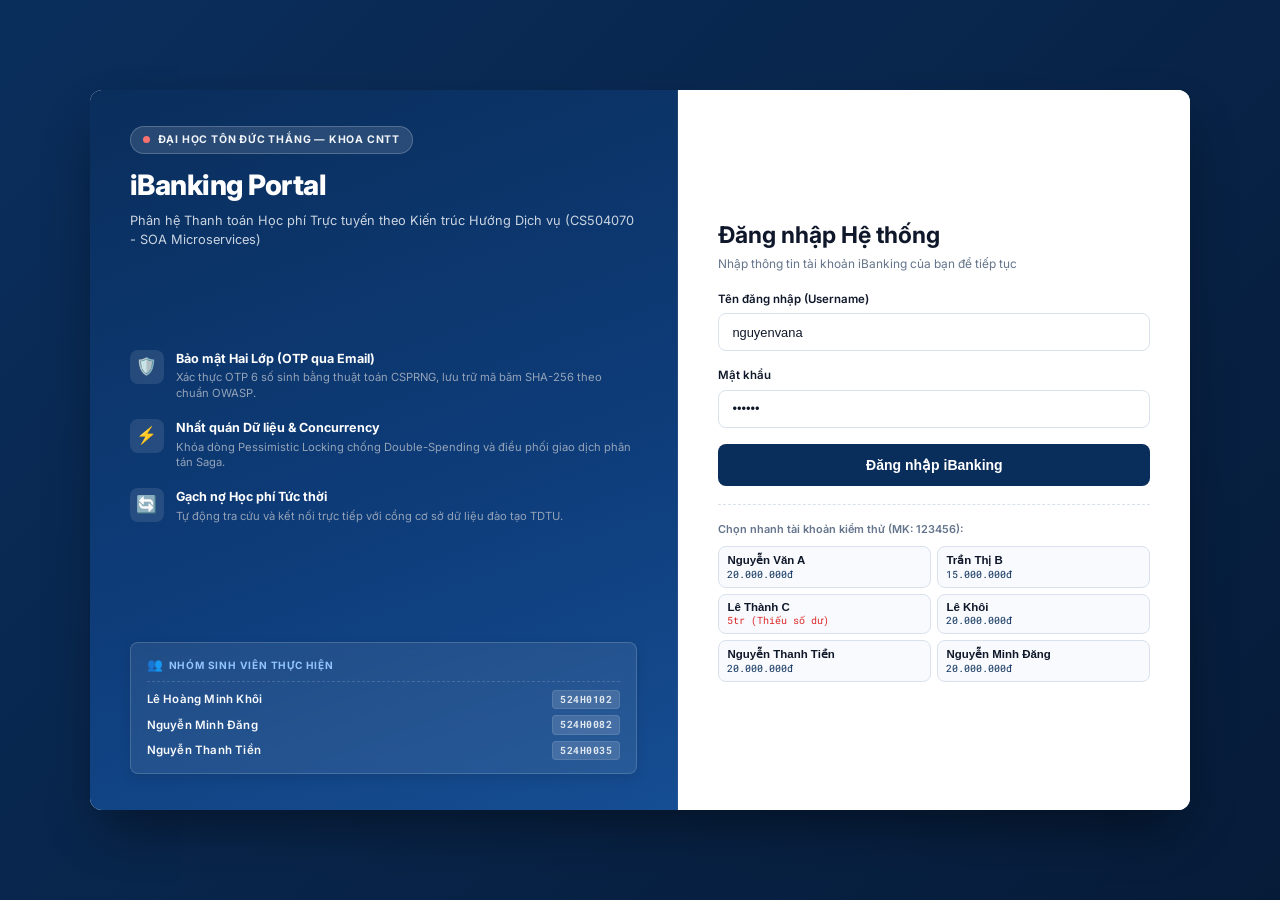
==== commit 01f28a9e: "feat(frontend): toi uu banner khoa hoc phi concurrency va cap nhat thong tin thanh vien" ====
--- a/src/frontend/index.html
+++ b/src/frontend/index.html
@@ -11,7 +11,7 @@
     <link rel="preconnect" href="https://fonts.googleapis.com">
     <link rel="preconnect" href="https://fonts.gstatic.com" crossorigin>
     <link href="https://fonts.googleapis.com/css2?family=Inter:wght@400;500;600;700;800&family=Roboto+Mono:wght@500;700&display=swap" rel="stylesheet">
-    <link rel="stylesheet" href="style.css?v=7">
+    <link rel="stylesheet" href="style.css?v=10">
 </head>
 <body>
     <div id="app">
@@ -58,6 +58,28 @@
                                 </div>
                             </div>
                         </div>
+
+                        <!-- KHỐI NHÓM SINH VIÊN THỰC HIỆN -->
+                        <div class="team-credits-card">
+                            <div class="credits-header">
+                                <span class="credits-icon">👥</span>
+                                <span class="credits-title">Nhóm sinh viên thực hiện</span>
+                            </div>
+                            <div class="credits-members">
+                                <div class="credit-member">
+                                    <span class="member-name">Lê Hoàng Minh Khôi</span>
+                                    <span class="member-mssv">524H0102</span>
+                                </div>
+                                <div class="credit-member">
+                                    <span class="member-name">Nguyễn Minh Đăng</span>
+                                    <span class="member-mssv">524H0082</span>
+                                </div>
+                                <div class="credit-member">
+                                    <span class="member-name">Nguyễn Thanh Tiền</span>
+                                    <span class="member-mssv">524H0035</span>
+                                </div>
+                            </div>
+                        </div>
                     </div>
 
                     <!-- CỘT PHẢI: FORM ĐĂNG NHẬP & TÀI KHOẢN MẪU -->
@@ -87,7 +109,6 @@
                         <!-- TÀI KHOẢN MẪU KHỞI TẠO SẴN CHO HỘI ĐỒNG CHẤM -->
                         <div class="demo-accounts-box">
                             <div class="demo-box-header">
-                                <span class="demo-tag">HỖ TRỢ CHẤM BÀI</span>
                                 <span class="demo-label">Chọn nhanh tài khoản kiểm thử (MK: 123456):</span>
                             </div>
                             <div class="demo-chips-grid">
@@ -171,24 +192,6 @@
                             <span class="tab-icon">📜</span> Lịch sử giao dịch
                         </button>
                     </div>
-
-                    <!-- WORKFLOW STEPPER (Trực quan hóa luồng nghiệp vụ) -->
-                    <div class="workflow-stepper">
-                        <div class="step-item active">
-                            <span class="step-num">1</span>
-                            <span class="step-text">Tra cứu học phí</span>
-                        </div>
-                        <div class="step-line"></div>
-                        <div class="step-item">
-                            <span class="step-num">2</span>
-                            <span class="step-text">Kiểm tra điều kiện</span>
-                        </div>
-                        <div class="step-line"></div>
-                        <div class="step-item">
-                            <span class="step-num">3</span>
-                            <span class="step-text">Xác thực OTP</span>
-                        </div>
-                    </div>
                 </div>
             </section>
 
@@ -346,6 +349,15 @@
                                         </div>
                                     </div>
 
+                                    <!-- CẢNH BÁO TẠM KHÓA GIAO DỊCH -->
+                                    <div id="cannotPayAlert" class="alert-box alert-warning hidden mt-3">
+                                        <div class="alert-icon">⏳</div>
+                                        <div class="alert-text">
+                                            <strong>Tạm thời không thể giao dịch:</strong>
+                                            <span id="cannotPayAlertText">Khoản học phí này hiện tạm thời không thể thực hiện giao dịch.</span>
+                                        </div>
+                                    </div>
+
                                     <!-- THỎA THUẬN VÀ ĐIỀU KHOẢN HỆ THỐNG -->
                                     <div class="terms-card mt-3">
                                         <label class="terms-checkbox-wrap">
@@ -417,6 +429,16 @@
                 </div>
 
             </main>
+
+            <!-- ACADEMIC DASHBOARD FOOTER -->
+            <footer class="dashboard-footer">
+                <div class="footer-container">
+                    <span class="footer-copy">© 2026 iBanking TDTU — Đồ án Kiến Trúc Hướng Dịch Vụ (CS504070)</span>
+                    <span class="footer-team">
+                        Nhóm sinh viên: <strong>Lê Hoàng Minh Khôi</strong> (524H0102) • <strong>Nguyễn Minh Đăng</strong> (524H0082) • <strong>Nguyễn Thanh Tiền</strong> (524H0035)
+                    </span>
+                </div>
+            </footer>
         </div>
 
         <!-- ========================================== -->
@@ -521,6 +543,6 @@
     </div>
 
     <!-- SCRIPT CHÍNH -->
-    <script src="app.js?v=7"></script>
+    <script src="app.js?v=10"></script>
 </body>
 </html>
--- a/src/frontend/style.css
+++ b/src/frontend/style.css
@@ -237,6 +237,69 @@
     display: block;
 }
 
+/* Khối Nhóm sinh viên thực hiện (Login Brand Panel) */
+.team-credits-card {
+    background: rgba(255, 255, 255, 0.08);
+    border: 1px solid rgba(255, 255, 255, 0.16);
+    border-radius: var(--radius-md);
+    padding: clamp(10px, 1.4vh, 14px) clamp(12px, 1.4vw, 16px);
+    margin-top: clamp(14px, 2vh, 20px);
+    backdrop-filter: blur(6px);
+    box-shadow: 0 4px 12px rgba(0, 0, 0, 0.1);
+}
+
+.credits-header {
+    display: flex;
+    align-items: center;
+    gap: 6px;
+    margin-bottom: 8px;
+    padding-bottom: 6px;
+    border-bottom: 1px dashed rgba(255, 255, 255, 0.15);
+}
+
+.credits-icon {
+    font-size: 0.9rem;
+}
+
+.credits-title {
+    font-size: 0.72rem;
+    font-weight: 700;
+    letter-spacing: 0.8px;
+    text-transform: uppercase;
+    color: #93C5FD;
+}
+
+.credits-members {
+    display: flex;
+    flex-direction: column;
+    gap: 6px;
+}
+
+.credit-member {
+    display: flex;
+    justify-content: space-between;
+    align-items: center;
+    font-size: 0.82rem;
+}
+
+.credit-member .member-name {
+    color: #F8FAFC;
+    font-weight: 600;
+    letter-spacing: 0.2px;
+}
+
+.credit-member .member-mssv {
+    font-family: 'Roboto Mono', monospace;
+    font-size: 0.74rem;
+    font-weight: 700;
+    color: #E2E8F0;
+    background: rgba(255, 255, 255, 0.14);
+    border: 1px solid rgba(255, 255, 255, 0.1);
+    padding: 1px 7px;
+    border-radius: var(--radius-sm);
+    letter-spacing: 0.5px;
+}
+
 /* Panel Phải: Form đăng nhập & Demo accounts */
 .login-form-panel {
     padding: clamp(24px, 4vh, 42px) clamp(24px, 3.5vw, 40px);
@@ -692,46 +755,6 @@
 }
 
 /* Stepper quy trình nghiệp vụ */
-.workflow-stepper {
-    display: flex;
-    align-items: center;
-    gap: 8px;
-    padding: 8px 0;
-}
-
-.step-item {
-    display: flex;
-    align-items: center;
-    gap: 6px;
-    font-size: 0.78rem;
-    font-weight: 600;
-    color: var(--text-muted);
-}
-.step-item.active {
-    color: var(--brand-primary);
-}
-.step-num {
-    width: 18px;
-    height: 18px;
-    border-radius: 50%;
-    background: #E2E8F0;
-    color: #64748B;
-    display: inline-flex;
-    align-items: center;
-    justify-content: center;
-    font-size: 0.7rem;
-    font-weight: 700;
-}
-.step-item.active .step-num {
-    background: var(--brand-primary);
-    color: #FFFFFF;
-}
-.step-line {
-    width: 20px;
-    height: 2px;
-    background: #E2E8F0;
-}
-
 /* MAIN CONTENT CONTAINER */
 .main-content {
     width: min(95vw, 1680px);
@@ -934,6 +957,13 @@
     color: var(--brand-primary);
     border: 1px solid #BFDBFE;
 }
+.status-banner.locked {
+    background: #FFFBEB;
+    color: #92400E;
+    border: 1.5px solid #F59E0B;
+    box-shadow: 0 2px 8px rgba(245, 158, 11, 0.15);
+    font-weight: 700;
+}
 
 .invoice-table {
     display: flex;
@@ -1037,6 +1067,11 @@
     background: var(--state-danger-light);
     border: 1px solid var(--state-danger-border);
     color: #991B1B;
+}
+.alert-warning {
+    background: #FFFBEB;
+    border: 1.5px solid #FDE68A;
+    color: #92400E;
 }
 .alert-icon { font-size: 1rem; }
 .alert-text strong { display: block; margin-bottom: 2px; }
@@ -1384,6 +1419,39 @@
     }
 }
 
+/* ========================================================
+   DASHBOARD ACADEMIC FOOTER
+   ======================================================== */
+.dashboard-footer {
+    width: min(95vw, 1680px);
+    margin: 24px auto 30px auto;
+    padding-top: 14px;
+    border-top: 1px solid var(--border-color);
+    font-size: 0.8rem;
+    color: var(--text-muted);
+}
+
+.footer-container {
+    display: flex;
+    justify-content: space-between;
+    align-items: center;
+    flex-wrap: wrap;
+    gap: 10px;
+}
+
+.footer-copy {
+    font-weight: 500;
+}
+
+.footer-team {
+    color: var(--text-body);
+}
+
+.footer-team strong {
+    color: var(--brand-primary);
+    font-weight: 700;
+}
+
 /* Tablet (768px - 1024px) */
 @media (max-width: 960px) {
     .payment-layout {
